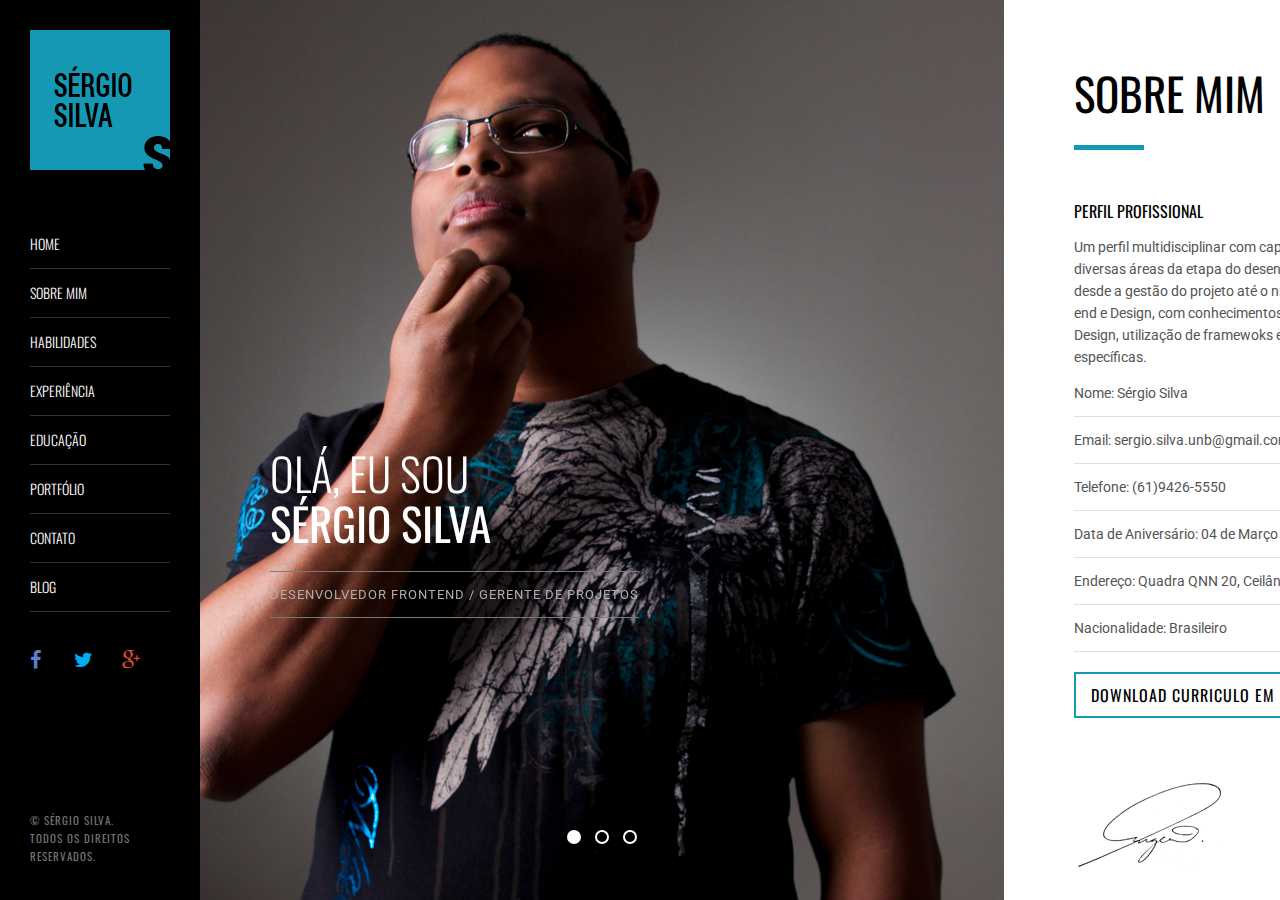
==== index.html @ 526c6b5a "Adicionando Portolio de Trabalhos" ====
<!DOCTYPE html>
<html lang="en">
<head>
    <meta charset="UTF-8" />
    <meta http-equiv="X-UA-Compatible" content="IE=edge,chrome=1" />
    <meta name="viewport" content="width=device-width,initial-scale=1.0,maximum-scale=1" />
    <META NAME="ROBOTS" CONTENT="INDEX, FOLLOW">
    <title>Sérgio Silva - FrontEnd/Design/IT</title>
    <link rel="shortcut icon" href="favicon.ico">

    <!-- Google Font-->
    <link href='http://fonts.googleapis.com/css?family=Roboto:400,300italic,300,100italic,100,400italic,500,500italic,700,900,900italic,700italic%7COswald:400,300,700' rel='stylesheet' type='text/css'>
    <!-- Design Style -->
    <link rel="stylesheet" type="text/css" href="css/scroll.css" />
    <link rel="stylesheet" type="text/css" href="css/style.css" />
    <!-- Icon -->
    <link rel="stylesheet" type="text/css" href="css/font-awesome.css" />
    <!-- Portfolio Thumbnail / Slider -->
    <link rel="stylesheet" type="text/css" href="css/portfolio.css" />
    <link rel="stylesheet" type="text/css" href="css/carousel.css">
    <!-- Responsive -->
    <link rel="stylesheet" type="text/css" href="css/responsive.css" />
    <!-- Pie Chart / Skills -->
    <script type="text/javascript" src="js/jquery-2.0.3.min.js"></script>
    <!-- Send Email -->
    <script type="text/javascript" src="js/sendemail.js"></script>
    <!-- Progressbar / Skills-->
    <script type="text/javascript" src="js/progressbar.js"></script>
    <!-- Portfolio-->
    <script src="js/modernizr.custom.js"></script>
</head>
<body>
<div id="container" class="container">
  <!-- Left Menu / Logo-->
  <aside class="menu" id="menu">
    <div class="logo">
      <!-- Logo image-->
      <img src="images/logo_.png" width="140" height="140" alt=""/>
      <!-- Logo name-->
      <span>Sérgio Silva</span></div>
    <!-- Mobile Navigation-->
    <a href="#menu1" class="menu-link"></a>
    <!-- Left Navigation-->
    <nav id="menu1" role="navigation"> <a href="#chapterintroduction"><span id="link_introduction" class="active">Home</span></a> <a href="#chapterabout"><span id="link_about">Sobre Mim</span></a> <a href="#chapterskills"><span id="link_skills">Habilidades</span></a> <a href="#chapterexperience"><span id="link_experience">Experiência</span></a> <a href="#chaptereducation"><span id="link_education">Educação</span></a> <a href="#chapterportfolio"><span id="link_portfolio">Portfólio</span></a><a href="#chaptercontact"><span id="link_contact">Contato</span></a><a href="blog.html"><span id="link_blog">Blog</span></a></nav>
    <div class="social"> <a href="https://www.facebook.com/sergio.bezerradasilva" target="_blank" class="facebook"><i class="fa fa-facebook"></i></a> <a href="https://twitter.com/mrbreakbeat" target="_blank" class="twitter"><i class="fa fa-twitter"></i></a> <a href="https://google.com/+SérgioBezerradaSilva" target="_blank" class="google-plus"><i class="fa fa-google-plus"></i></a> </div>
    <div class="copyright"> © Sérgio Silva.<br>
      Todos os Direitos Reservados. </div>
  </aside>
  <!-- Go to top link for mobile device -->
  <a href="#menu" class="totop-link">Voltar ao Topo</a>
  <div class="content-scroller">
    <div class="content-wrapper">

      <!-- Introduction -->
      <article class="content introduction noscroll" id="chapterintroduction">
        <div class="inner">
          <h2><span>Olá, Eu sou</span><br>
            Sérgio Silva</h2>
          <span class="title">Desenvolvedor Frontend / Gerente de Projetos</span> </div>
        <div id="owl-demo" class="owl-carousel">
            <div class="item"><img src="images/sergiosilva001.jpg" alt="Sérgio Bezerra da Silva" /></div>
            <div class="item"><img src="images/sergiosilva002.jpg" alt="Sérgio Bezerra da Silva" /></div>
            <div class="item"><img src="images/sergiosilva003.jpg" alt="Sérgio Bezerra da Silva" /></div>
        </div>
      </article>

      <!-- About -->
      <article class="content about white-bg" id="chapterabout">
        <div class="inner">
          <h2>Sobre Mim</h2>
          <div class="title-divider"></div>
          <h3>Perfil Profissional</h3>
            <p>Um perfil multidisciplinar com capacidades de atuação em diversas áreas da etapa do desenvolvimento de um software, desde a gestão do projeto até o nível de desenvolvimento Front-end e Design, com                         conhecimentos em websites responsivos, UX Design, utilização de framewoks e manuseio de ferramentas específicas.<br>
            </p>
          <div class="about-con">
            <ul>
              <li>Nome: Sérgio Silva</li>
              <li>Email: <a href="mailto:sergio.silva.unb@gmail.com">sergio.silva.unb@gmail.com</a></li>
              <li>Telefone: (61)9426-5550</li>
              <li>Data de Aniversário: 04 de Março de 1985</li>
              <li>Endereço: Quadra QNN 20, Ceilândia, DF</li>
              <li>Nacionalidade: Brasileiro</li>
            </ul>
            <a href="http://bit.ly/1JiUtI1" class="button" target="_blank">Download curriculo em PDF</a> <img src="images/assign.png" class="signature" alt="" /> </div>
        </div>
      </article>

      <!-- Skills -->
      <article class="content skills gray-bg" id="chapterskills">
        <div class="inner">
          <h2>Habilidades</h2>
          <div class="title-divider"></div>
          <h3>Um pouco sobre minhas habilidades</h3>
          <p>Atualmente Graduando em Engenharia de Software atua na área de desenvolvimento web da Universidade de Brasília - no Campi Gama, participa de projetos com a utilização de tecnologias direcionadas a produção web,             mobile, openData e Requisitos de Software, possuí conhecimento nas tecnologias: php, java, Android, XML, HTML, CSS, Javascript, jQuery e seguimentos web. Gerenciamento de projetos utilizando-se de metologia de               desenvolvimento de software RUP, e conhecimento em XP (eXtreme Programming), SCRUM, AUP, SAFe. Possuí conhecimento em padrões de acessibilidade e usabilidade do governo e-Ping e e-Mag. Já atuou na produção de               portais em software livre baseados em tecnologias Zope/Plone e outras. Conhecimento em bancos de dados relacionais e não relacionais MySQL, Postgrees, Oracle, SPARQL, MongoDB e linguages SQL e NoSQL,                         administração de Bancos de dados.</p>
          <div class="skills-con">
            <div class="container-sub margin-top50">
              <div class="row">
                <div class="col-6 margin-bottom50">
                  <div class="col-6"><span class="chart" data-percent="70"><span class="percent"></span> </span></div>
                  <div class="col-6 chart-text">
                    <h4>Web Designer</h4>
                    <p>Avançado, 4 anos</p>
                  </div>
                </div>
                <div class="col-6 margin-bottom50">
                  <div class="col-6"><span class="chart" data-percent="60"><span class="percent"></span> </span></div>
                  <div class="col-6 chart-text">
                    <h4>Open Data</h4>
                    <p>Avançado, 2 anos</p>
                  </div>
                </div>
                <div class="col-6">
                  <div class="col-6"><span class="chart" data-percent="50"><span class="percent"></span> </span></div>
                  <div class="col-6 chart-text">
                    <h4>Gerência de Projetos</h4>
                    <p>Junior, 2 anos</p>
                  </div>
                </div>
                <div class="col-6">
                  <div class="col-6"><span class="chart" data-percent="96"><span class="percent"></span> </span></div>
                  <div class="col-6 chart-text">
                    <h4>HTML5 CSS3</h4>
                    <p>Especialista, 6 anos</p>
                  </div>
                </div>
              </div>
            </div>
            <div class="full-divider"></div>
            <div class="container-sub skill-list">
              <div class="row">
                <h3>Conhecimentos</h3>
                <p>Com um perfil Multidisciplinar, tenho uma formação que permite um entendimento amplo sobre qualquer fase do desenvolvimento de um software, desde a elicitação durante o processo de analise até o deploy da solução em ambiente de homologação.</p>
                <div class="col-4 margin-top10">
                  <ul>
                    <li>Gerência de Projetos</li>
                    <li>Gerência de Configuração</li>
                    <li>Desenvolvimento Adaptativo</li>
                    <li>Desenvolvimento Preditivo</li>
                    <li>Modelagem de Processos</li>
                  </ul>
                </div>
                <div class="col-4 margin-top10">
                  <ul>
                    <li>Ontologias</li>
                    <li>RDF/FOAF</li>
                    <li>SPARQL</li>
                    <li>NoSQL</li>
                    <li>Web Semântica</li>
                  </ul>
                </div>
                <div class="col-4 margin-top10">
                  <ul>
                    <li>Web e UX Design</li>
                    <li>Flat Design</li>
                    <li>CMS Wordpress</li>
                    <li>Responsive Web</li>
                    <li>Mobile</li>
                  </ul>
                </div>
              </div>
            </div>
            <div class="container-sub">
            </div>
          </div>
        </div>
      </article>

      <!-- Experience -->
      <article class="content experience white-bg" id="chapterexperience">
        <div class="inner">
          <h2>Experiência</h2>
          <div class="title-divider"></div>
          <h3>8 Anos de Experiência!</h3>
          <p>Obstinado a conhecer um pouco mais da área de Gerência de Projeto, Gestão de Riscos e Inteligência de Negócios, tenho procurado trabalhar em projetos que trouxessem este tipo de experimentação para minha carreira profissional. Venho da área de Desenvolvimento Web, mas pretendo construir experiências direcionadas a áreas de Gestão de Produção de Software.</p>
          <div class="experience-con">
            <div class="container-sub">
              <div class="full-divider"></div>
              <div class="row">
                <div class="experience-details">
                  <div class="col-6 margin-bottom50 margin-top50">
                    <div class="col-3 icon-block"><i class="fa fa-cogs"></i></div>
                    <div class="flot-left">
                      <h5>CEFTRU UnB</h5>
                      <h4>Gerente de Projetos Jr.</h4>
                      <span>2014 - 2015</span> </div>
                  </div>
                  <div class="col-6 margin-bottom50 margin-top50 no-margin-top"> Atualmente, responsável por equipe com o objetivo de extrair requisitos de software à partir de modelos de processso de negócio (BPM) modelados previamente e posteriormente estudados para extração destas informações potencialmente funcionais a uma solução. </div>
                </div>
                <div class="full-divider"></div>
                <div class="experience-details">
                  <div class="col-6 margin-bottom50 margin-top50">
                    <div class="col-3 icon-block"><i class="fa fa-heartbeat"></i></div>
                    <div class="flot-left">
                      <h5>IBTI / Ministério da Saúde</h5>
                      <h4>Pesquisador</h4>
                      <span>2012 - 2014</span> </div>
                  </div>
                  <div class="col-6 margin-bottom50 margin-top50 no-margin-top"> Neste projeto, a tarefa da equipe de pesquisadores a qual estava inserido era efetuar pesquisas e reunir conhecimento sobre as tecnologias para a concepção do Prontuário Eletrônico de Saúde, tecnologias relacionadas a Open Data, E-Health, Informática em Saúde e diversas outras. </div>
                </div>
                <div class="full-divider"></div>
                <div class="experience-details">
                  <div class="col-6 margin-bottom50 margin-top50">
                    <div class="col-3 icon-block"><i class="fa fa-code"></i></div>
                    <div class="flot-left">
                      <h5>UnB Gama</h5>
                      <h4>Web Master</h4>
                      <span>2011 - 2013</span> </div>
                  </div>
                  <div class="col-6 margin-bottom50 margin-top50 no-margin-top"> Projeto que tinha como desafio a viabilização de um novo portal informativo para a faculdade, utilizando o CMS Wordpress e tecnologias inerentes ao desenvolvimento web, a equipe envolvida construíu para a faculdade um template personalizado com o objetivo de torna-lo um produto da faculdade. Neste projeto, foi de minha responsabilidade atuar como Scrum Master, utilizando de métodologia SCRUM para gerenciar o projeto durante sua execução. </div>
                </div>
                <div class="full-divider"></div>
                <div class="experience-details">
                  <div class="col-6 margin-bottom50 margin-top50">
                    <div class="col-3 icon-block"><i class="fa fa-stack-overflow"></i></div>
                    <div class="flot-left">
                      <h5>SOF/MPoG</h5>
                      <h4>Web Designer</h4>
                      <span>2006 - 2008</span> </div>
                  </div>
                  <div class="col-6 margin-bottom50 margin-top50 no-margin-top"> Atuação na área de Designer Gráfico na produção de mídias publicitárias de acordo com demandas do setor de comunicação da Secretaria de Orçamento Federal e também na área de produção web, auxiliando na reformulação do website da secretaria, desenvolvido em CMS Zope/Plone. </div>
                </div>
              </div>
            </div>
          </div>
        </div>
      </article>

      <!-- Education -->
      <article class="content education gray-bg" id="chaptereducation">
        <div class="inner">
          <h2>Educação</h2>
          <div class="title-divider"></div>
          <h3>Sobre Minha Educação</h3>
          <p>Com interesse em construir um perfil multidisciplinar, procurei durante minha vida acadêmica buscar oportunidades que me proporcionassem este caminho. Venho da formação técnica de sistema de informações, onde descobri o fascinante mundo do desenvolvimento de software e desde então tenho buscado conhecimentos que reforcem minhas habilidades da área de análise de negócios, análise de requisitos e inteligência de negócio.</p>
          <div class="education-con">
            <div class="container-sub">
              <div class="full-divider"></div>
              <div class="row">
                <div class="education-details">
                  <div class="col-6 margin-bottom50 margin-top50">
                    <div class="col-3 icon-block"><i class="fa fa-terminal"></i></div>
                    <div class="flot-left">
                      <h5>Universidade de Brasília</h5>
                      <h4>Eng. de Software</h4>
                      <span>2010 - 2015*</span> </div>
                  </div>
                  <div class="col-6 margin-bottom50 margin-top50 no-margin-top"> Curso de graduação direcionado ao estudo de todas as etapas para o desenvolvimento de uma solução de software, desde o nível de analise e negociação até as inciativas para codificação da solução. São estudados também no curso disciplinas de Governança de TI, Modelagem de Processos, Técnicas de Medição Funcional, entre outras. </div>
                </div>
                <div class="full-divider"></div>
                <div class="education-details">
                  <div class="col-6 margin-bottom50 margin-top50">
                    <div class="col-3 icon-block"><i class="fa fa-chrome"></i></div>
                    <div class="flot-left">
                      <h5>Anhanguera</h5>
                      <h4>Ánalise de Sistemas</h4>
                      <span>2008 - 2010</span> </div>
                  </div>
                  <div class="col-6 margin-bottom50 margin-top50 no-margin-top"> Um curso de curta duração direcionado ao aprendizado de tecnologias para desenvolvimento de aplicações web, com foco em análise de sistemas utilizando-se de métodos preditivos para gestão de projetos de produtos de software. </div>
                </div>
                <div class="full-divider"></div>
                <div class="education-details">
                  <div class="col-6 margin-bottom50 margin-top50">
                    <div class="col-3 icon-block"><i class="fa fa-opera"></i></div>
                    <div class="flot-left">
                      <h5>ECT</h5>
                      <h4>Sistema de Informação</h4>
                      <span>2006 - 2008</span> </div>
                  </div>
                  <div class="col-6 margin-bottom50 margin-top50 no-margin-top"> Preparação técnica para inserção no mundo do desenvolvimento de produtos de software, direcionado a construção de pequenas aplicações, utilizando-se de metodologias conhecidas de desenvolvimento web. O curso também oferece uma base de conhecimento de redes, infraestrutura, inglês técnico e outras. </div>
                </div>
              </div>
            </div>
          </div>
        </div>
      </article>

      <!-- Pportfolio -->
      <article class="content portfolio white-bg" id="chapterportfolio">
        <div class="inner">
          <h2>Portfólio</h2>
          <div class="title-divider"></div>
          <h3>Alguns dos meus trabalhos de web, frontend, mobile e design</h3>
          <p>Neste espaço, procuro expor meus últimos trabalhos, com a maior qualidade possível e com a exposição dos detalhes de maior relevância em cada um deles. Com muita dedicação e amor, o resultado não poderia ser diferente! Apresento aqui, um pouco do que eu sou...</p>
          <div class="portfolio-con">
            <div class="container-sub margin-top50">
              <div class="row">
                <div id="grid-gallery" class="grid-gallery">
                  <section class="grid-wrap">
                    <ul class="grid">
                      <li>
                        <figure> <img src="images/deliv_app_meteor.jpg" alt="Aplicativo Híbrido em MeteorJS" />
                          <figcaption>
                            <div class="figcaption-details"> <img src="images/icon-plus.png" height="82" width="82" alt="" />
                              <h3>DELIV<sup>TM</sup></h3>
                              <span>Aplicativo Híbrido em MeteorJS / AngularJS / SaSS / HTML5 / CSS3</span> </div>
                          </figcaption>
                        </figure>
                      </li>
                      <li>
                        <figure> <img src="images/slide_html_5-carreira_profissional.jpg" alt="Slide HTML5 e Javascript"/>
                          <figcaption>
                            <div class="figcaption-details"> <img src="images/icon-plus.png" height="82" width="82" alt="" />
                              <h3>O Futuro da Carreira Profissional de TI</h3>
                              <span>Slide HTML5 e Javascript</span> </div>
                          </figcaption>
                        </figure>
                      </li>
                      <li>
                        <figure> <img src="images/wiki-projeto_maproex.jpg" alt="Wiki MAPROEx"/>
                          <figcaption>
                            <div class="figcaption-details"> <img src="images/icon-plus.png" height="82" width="82" alt="" />
                              <h3>Wiki Projeto MAPROEx</h3>
                              <span>Wordpress</span> </div>
                          </figcaption>
                        </figure>
                      </li>
                      <li>
                        <figure> <img src="images/facebook-ambr_no_rumo_certo-2013.jpg" alt="Facebook Fan Page AMBr No Rumo Certo" />
                          <figcaption>
                            <div class="figcaption-details"> <img src="images/icon-plus.png" height="82" width="82" alt="" />
                              <h3>Facebook Page |  AMBr No Rumo Certo</h3>
                              <span>Utilizando SproutSocial / 22Social / OptmizePress e Criação de Design</span> </div>
                          </figcaption>
                        </figure>
                      </li>
                      <li>
                        <figure> <img src="images/relatorio_maproex_completo_001.jpg" alt="Relatório MAPROEx"/>
                          <figcaption>
                            <div class="figcaption-details"> <img src="images/icon-plus.png" height="82" width="82" alt="" />
                              <h3>Relatório Impresso MAPROEx</h3>
                              <span>Corel Draw / Adobe Photoshop / Adobe Indesign</span> </div>
                          </figcaption>
                        </figure>
                      </li>
                    </ul>
                  </section>

                  <!-- Lightbox Popup -->
                  <section class="slideshow">
                    <ul>
                      <li>
                        <figure>
                          <figcaption>
                            <h3>DELIV<sup>TM</sup></h3>
                            <span>Aplicativo Híbrido em MeteorJS / AngularJS / SaSS / HTML5 / CSS3</span>
                            <p>A proposta de um aplicativo híbrido desenvolvido em plataforma Javascript (JS) é uma solicitação vinda
                            da empresa responsável pela plataforma DELIV, Destinada a facilitar a entrega de encomendas feitas à partir de solicitações de entregadores via smartphone. A demanda exigia a elaboração de uma interface
                            para o aplicativo e também um painel administrativo junto a um website promocional da solução. <strong><a href="http://www.appdeliv.com" target="_blank">www.appdeliv.com</a></strong></p>
                          </figcaption>
                          <div id="owl-demo1" class="owl-carousel">
                            <div class="item"><img src="images/app_meteor_mockup-001.jpg" alt="Tela de Login" /></div>
                            <div class="item"><img src="images/app_meteor_mockup-002.jpg" alt="Splashscreen" /></div>
                            <div class="item"><img src="images/app_meteor_mockup-003.jpg" alt="Website Comercial do App" /></div>
                            <div class="item"><img src="images/app_meteor_mockup-004.jpg" alt="Dashboard Administrativa" /></div>
                            <div class="item"><img src="images/app_meteor_mockup-005.jpg" alt="Tela de Login Painel Administrativo Desktop" /></div>
                          </div>
                        </figure>
                      </li>
                      <li>
                        <figure>
                          <figcaption>
                            <h3>O Futuro da Carreira Profissional de TI</h3>
                            <span>Slide HTML5 e Javascript</span>
                            <p>Uma nova geração de apresentações de Slides feita totalmente para web utilizando tecnologias HTML, CSS e
                              Javascript. Baseado na biblioteca shwr.me, facilitando a portabilidade, facilidade de edição e uma plataforma
                               Open Source. <strong><a href="http://bit.ly/carreiraSttark" target="_blank">http://bit.ly/carreiraSttark</a></strong></p>
                          </figcaption>
                          <img src="images/slide_html_001.jpg" alt="Capa Slide em HTML5 e Javascript"/>
                        </figure>
                      </li>
                      <li>
                        <figure>
                          <figcaption>
                            <h3>Frutos Atrativos do Cerrado</h3>
                            <span>Website feito em Joomla / HTML5 / CSS3</span>
                            <p>A proposta era o redesign do antigo website ainda desenvolvido em Joomla 1.5 e também efetuar atualizações necessárias para que o portal continuasse estável e seguro. Então a proposta apresentada ao cliente foi um website com cores vivas, belas fotos e muita energia!</p>
                          </figcaption>
                          <img src="images/website_frutos_do_cerrado.jpg" alt="Website Frutos Atrativos do Cerrado"/>
                        </figure>
                      </li>
                      <li>
                        <figure>
                          <figcaption>
                            <h3>Facebook Page | AMBR No Rumo Certo</h3>
                            <span>Utilizando SproutSocial / 22Social / OptmizePress e Criação de Design</span>
                            <p>Elaboração de planejamento e execução de campanhas direcionadas a campanha de eleição do presidente da Associação Médica de Brasilia, Utilizando conceitos de administração de perfil de negócios para Social Media, foram de minha responsabilidade desde a administração dos perfis das redes sociais até a criação de peças publicitárias relacionadas a campanha.</p>
                          </figcaption>
                          <div id="owl-demo2" class="owl-carousel">
                            <div class="item"><img src="images/facebook-ambr_no_rumo_certo-2013.jpg" alt="Facebook Fan Page AMBr No Rumo Certo"/></div>
                            <div class="item"><img src="images/ambr_no_rumo_certo-2014-mockup_impresso-002.jpg" alt="Splashscreen" /></div>
                            <div class="item"><img src="images/ambr_no_rumo_certo-2014-mockup_impresso-003.jpg" alt="Website Comercial do App" /></div>
                            <div class="item"><img src="ambr_no_rumo_certo-2014-html_facebook-004.jpg" alt="HTML para Facebook - Home" /></div>
                            <div class="item"><img src="ambr_no_rumo_certo-2014-html_facebook-005.jpg" alt="HTML para Facebook - Quem Somos" /></div>
                            <div class="item"><img src="ambr_no_rumo_certo-2014-html_facebook-006.jpg" alt="HTML para Facebook - Perfil dos Candidatos" /></div>
                          </div>
                        </figure>
                      </li>
                      <li>
                        <figure>
                          <figcaption>
                            <h3>Relatório Impresso MAPROEx</h3>
                            <span>Corel Draw / Adobe Photoshop / Adobe Indesign</span>
                            <p>Com o objetivo de demonstrar o rendimento individual de cada membro da equipe de requisitos de software com relação a produtividade, um relatório impresso foi criado para que estas informações chegassem as altas administrações do projeto de forma simples de ser compreendida.</p>
                          </figcaption>
                          <div id="owl-demo3" class="owl-carousel">
                            <div class="item"><img src="images/relatorio_maproex-capa_002.jpg" alt="Capa do Relatório Impresso" /></div>
                            <div class="item"><img src="images/relatorio_maproex_completo_003.jpg" alt="Exposição Relatório Completo" /></div>
                          </div>
                        </figure>
                      </li>
                    </ul>
                    <nav> <span class="fa nav-prev"></span> <span class="fa nav-next"></span> <span class="fa nav-close"></span> </nav>
                  </section>
                </div>
              </div>
            </div>
          </div>
        </div>
      </article>

      <!-- Contact -->
      <article class="content contact gray-bg" id="chaptercontact">
        <div class="inner">
          <h2>Contato</h2>
          <div class="title-divider"></div>
          <h3>Vamos manter contato</h3>
          <p>Se gostou do meu portfólio e deseja contratar meus serviços, ou mesmo tirar dúvidas de algum assunto do qual tenho conhecimento, basta mandar um email ou enviar mensagem em um dos meus canais. Espero seu contato!</p>
          <div class="full-divider"></div>
          <div class="contact-con margin-top50">
            <div class="container-sub">
              <div class="row">
                <div class="contact-details">
                  <div class="col-6">
                    <div class="contact-text">
                      <div class="col-2 icon-block address"><i class="fa fa-map-marker"></i></div>
                      <div class="flot-left"> <strong>Sérgio Silva</strong><br>
                        Brasília, DF<br>
                        Ceilândia, Distrito Federal. </div>
                    </div>
                    <div class="contact-text">
                      <div class="col-2 icon-block phone"><i class="fa fa-phone"></i></div>
                      <div class="flot-left"> <strong>Telefone</strong><br>
                        +55-61-8347-6211
                      </div>
                    </div>
                    <div class="contact-text">
                      <div class="col-2 icon-block phone"><i class="fa fa-commenting"></i></div>
                      <div class="flot-left"> <strong>WhatsApp</strong><br>
                        +55-61-9617-5424
                      </div>
                    </div>
                    <div class="contact-text">
                      <div class="col-2 icon-block email"><i class="fa fa-envelope"></i></div>
                      <div class="flot-left"> <strong>Email</strong><br>
                        <a href="mailto:sergio.silva.unb@gmail.com">sergio.silva.unb@gmail.com</a> </div>
                    </div>
                  </div>
                  <div class="col-6 m-margin-top30">
                    <h3>Também estou nas redes sociais!</h3>
                    Caso tenha interessem em interagir, trocar idéias, tirar dúvidas ou solicitar trabalhos, basta entrar com contato!
                    <div class="contact-social margin-top30"><a href="https://www.facebook.com/sergio.bezerradasilva" target="_blank"><i class="fa fa-facebook"></i></a> <a href="https://twitter.com/mrbreakbeat" target="_blank"><i class="fa fa-twitter"></i></a> <a href="https://www.youtube.com/channel/UCgtxAqEhUPo5ILGMF9UkxnA" target="_blank"><i class="fa fa-youtube"></i></a><a href="https://google.com/+SérgioBezerradaSilva" target="_blank"><i class="fa fa-google-plus"></i></a><a href="https://br.linkedin.com/pub/sérgio-bezerra-da-silva/21/56b/b50" target="_blank"><i class="fa fa-linkedin"></i></a> </div>
                  </div>
                </div>
              </div>
            </div>
            <div class="full-divider"></div>
            <div class="container-sub">
              <div class="row">
                <div class="contact-form">
                  <h3>Escreva sua mensagem</h3>
                  <form id="form1" name="form1" method="post" >
                    <input name="name" type="text" id="name" placeholder="Seu Nome..." />
                    <input name="email" type="text" id="email" placeholder="Seu Email..." />
                    <textarea name="message" id="message" cols="45" rows="5" placeholder="Sua Mensagem..."></textarea>
                    <input type="submit" name="button" id="button" value="Escrever!" >
                    <div id="successmsg" ></div>
                  </form>
                </div>
              </div>
            </div>
          </div>
        </div>
      </article>

      <!-- Introduction -->
      <article class="content introduction-end" id="chapterthankyou">
        <div class="inner">
          <div class="introduction-end-con margin-top50">
            <h3><strong>Andrew Smith</strong></h3>
            <div id="rotate" class="rotate">
              <div><span>awesome.</span></div>
              <div><span>invincible.</span></div>
              <div><span>unbeatable.</span></div>
              <div><span>indestructible.</span></div>
            </div>
          </div>
        </div>
      </article>
    </div>
    <!-- content-wrapper -->
  </div>
  <!-- content-scroller -->
</div>
<script type="text/javascript" src="js/jquery.min.js"></script>
<script type="text/javascript" src="js/head.min.js"></script>
<!-- Portfolio Thumbnail -->
<script type="text/javascript" src="js/imagesloaded.min.js"></script>
<script type="text/javascript" src="js/masonry.min.js"></script>
<script type="text/javascript" src="js/class_helper.js"></script>
<script type="text/javascript" src="js/grid_gallery.js"></script>
<!-- Portfolio Grid -->
<script>
    new CBPGridGallery( document.getElementById( 'grid-gallery' ) );
</script>
<!-- Portfolio Slider-->
<script type="text/javascript"  src="js/carousel.js"></script>
<script type="text/javascript" src="js/jquery.easypiechart.js"></script>
<script type="text/javascript" src="js/text.rotator.js"></script>
<!-- Page Scrolling -->
<script>
head.js(
		{ mousewheel : "js/jquery.mousewheel.js" },
		{ mwheelIntent : "js/mwheelIntent.js" },
		{ jScrollPane : "js/jquery.jscrollpane.min.js" },
		{ history : "js/jquery.history.js" },
		{ stringLib : "js/core.string.js" },
		{ easing : "js/jquery.easing.1.3.js" },
		{ smartresize : "js/jquery.smartresize.js" },
		{ page : "js/jquery.page.js" }
		);
</script>
<!-- Fit Video -->
<script type="text/javascript"  src="js/jquery.fitvids.js"></script>
<!-- All Javascript Component-->
<script src="js/settings.js"></script>
</body>
</html>
---- css/scroll.css ----
/*
----------------------------------

	Name: scroll.css
	Version: 1.2

----------------------------------

	Table of Contents
	
	#Page Scroll

*/

/* ==========================================================================
   #Page Scroll
   ========================================================================== */
   
.jspContainer {
	overflow: hidden;
	position: relative;
}
.jspPane {
	position: absolute;
}
.jspVerticalBar {
	position: absolute;
	top: 0;
	right: 0;
	width: 5px;
	height: 100%;
	background: transparent;
	opacity: 0;
	-webkit-transition: opacity 0.2s linear;
	-moz-transition: opacity 0.2s linear;
	-o-transition: opacity 0.2s linear;
	-ms-transition: opacity 0.2s linear;
	transition: opacity 0.2s linear;
}
.jspHorizontalBar {
	position: absolute;
	bottom: 5px;
	left: 0;
	width: 100%;
	height: 7px;
	background: transparent;
	display:none;
}
.jspVerticalBar *, .jspHorizontalBar * {
	margin: 0;
	padding: 0;
}
.jspCap {
	display: none;
}
.jspHorizontalBar .jspCap {
	float: left;
}
.jspTrack {
	background: rgba(202, 202, 202, 0.2);
	position: relative;
}
.jspDrag {
	background: rgba(0, 0, 0, 0.1);
	position: relative;
	top: 0;
	left: 0;
	cursor: pointer;
}
.jspDrag:hover {
	background: rgba(0, 0, 0, 0.2);
}
.jspHorizontalBar .jspTrack, .jspHorizontalBar .jspDrag {
	float: left;
	height: 100%;
}
.jspArrow {
	background: #50506d;
	text-indent: -20000px;
	display: block;
	cursor: pointer;
}
.jspArrow.jspDisabled {
	cursor: default;
	background: #80808d;
}
.jspVerticalBar .jspArrow {
	height: 16px;
}
.jspHorizontalBar .jspArrow {
	width: 16px;
	float: left;
	height: 100%;
}
.jspVerticalBar .jspArrow:focus {
	outline: none;
}
.jspCorner {
	background: #eeeef4;
	float: left;
	height: 100%;
}
* html .jspCorner {
	margin: 0 -3px 0 0;
}

.noscroll {
	overflow: hidden !important
}
---- css/style.css ----
@import url('normalize.css');
/*
----------------------------------

        Name: style.css
        Version: 1.2

----------------------------------

        Table of Contents

        #Reset
        #Typography
        #Base Grid
        #Left Side
        #Content Area
        #Introduction Screen
        #About Screen
        #Skills Screen
        #Progressbar
        #PieChart
        #Experience Screen
        #Education Screen
        #Contact Screen
        #Last Screen
        #Blog Listing
        #Blog Details
        #404 Page
        #Media Ipad

*/

/* ==========================================================================
   #Reset
   ========================================================================== */

body {
    font-family: 'Roboto', sans-serif;
    font-weight: 400;
    font-size: 14px;
    color: #545454;
    line-height: 22px;
    overflow-y: hidden;
    overflow-x: hidden;
    -webkit-font-smoothing: antialiased;
}
body.blog {
    overflow-y: scroll;
    overflow-x: auto;
}
a {
    color: #545454;
    text-decoration: none;
    transition-duration: .2s;
    -moz-transition-duration: .2s;
    -webkit-transition-duration: .2s;
    -o-transition-duration: .2s;
}
a:hover {
    color: #000;
}
::selection {
    color: #000;
    background: none repeat scroll 0 0 #1498b4;
}
::-moz-selection {
    color:#000;
    background: none repeat scroll 0 0 #1498b4;
}
* {
    outline: 0!important;
    -webkit-touch-callout: none;
    -webkit-user-select: none;
    -khtml-user-select: none;
    -moz-user-select: none;
    -ms-user-select: none;
    user-select: none;
    transition-timing-function: ease-out;
    -moz-transition-timing-function: ease-out;
    -webkit-transition-timing-function: ease-out;
    -o-transition-timing-function: ease-out;
}
figure, .slideshow li, .grid-gallery {
    outline: 0!important;
    -webkit-touch-callout: none;
    -webkit-user-select: none;
    -khtml-user-select: none;
    -moz-user-select: none;
    -ms-user-select: none;
    user-select: none;
    transition-timing-function: none;
    -moz-transition-timing-function: none;
    -webkit-transition-timing-function: none;
    -o-transition-timing-function: none;
    transition-duration: 0s;
    -moz-transition-duration: 0s;
    -webkit-transition-duration: 0s;
    -o-transition-duration: 0s;
}
img {
    -webkit-backface-visibility: hidden;
    max-width: 100%;
    height: auto;
}
.flot-left {
    float: left
}
.flot-right {
    float: right
}
input[type="text"], textarea {
    padding: 15px;
    border: none;
    border: 1px solid #dfdfdf;
    color: #a6a6a6;
    resize: none;
    width: 95.2%;
    font-size: 14px;
    margin: 20px 0 0;
    -webkit-user-select: text;
}
input[type="submit"] {
    border: 2px solid #1498b4;
    background-color: transparent;
    color: #a6a6a6;
    font-weight: 400;
    font-family: 'Oswald', sans-serif;
    color: #000;
    font-size: 16px;
    text-transform: uppercase;
    padding: 8px 18px;
    background-color: #FFF;
    margin: 20px 0 0;
    transition-duration: .2s;
    -moz-transition-duration: .2s;
    -webkit-transition-duration: .2s;
    -o-transition-duration: .2s;
}
input[type="text"]:focus, textarea:focus {
    outline: none;
    color: #545454;
    border: 1px solid #1498b4;
}
input[type="submit"]:hover {
    background-color: #1498b4;
    color: #fff;
}
input[type="text"], input[type="email"], input[type="search"], input[type="password"], textarea, input[type="submit"], input[type="button"] {
    box-shadow: none !important;
    border-radius: 0px;
    -webkit-appearance: none;
    -moz-appearance: none;
    -webkit-user-select: text;
}
.validation {
    border: 1px solid #dc0505 !important;
}
#successmsg {
    margin-top: 10px;
    color: #7e983c;
}
/* ==========================================================================
   #Typography
   ========================================================================== */

h1, h2, h3, h4, h5 {
    font-weight: 400;
    font-family: 'Oswald', sans-serif;
    color: #000;
    text-transform: uppercase;
}
h1 {
    font-style: italic;
    border-bottom: 1px solid rgba(126, 126, 126, 0.3);
    padding: 35px 15px 15px 15px;
    margin: 0px 20px 20px 20px;
    position: relative;
    font-size: 38px;
}
h2 {
    font-size: 45px;
    margin: 0;
    line-height: 45px;
}
h2 span {
    font-weight: 300
}
h3 {
    font-size: 16px;
    margin: 50px 0 10px;
}
h4 {
    font-size: 25px;
    font-weight: 100;
    line-height: 30px;
    margin: 0;
}
h5 {
    font-size: 18px;
}

sup {
    font-size: 8px;
    font-weight: 300;
    line-height: 50px;
}
.title-divider {
    width: 70px;
    height: 5px;
    background-color: #1498b4;
    margin: 30px 0 50px 0;
}
.full-divider {
    width: 100%;
    height: 1px;
    background-color: #dfdfdf;
    margin: 50px 0 0 0;
    clear: both;
}
.gray-bg {
    background-color: #f7f7f7
}
.white-bg {
    background-color: #FFFFF
}
.button {
    border: 2px solid #1498b4;
    background-color: #FFF;
    font-family: 'Oswald', sans-serif;
    font-weight: 400;
    color: #000;
    font-size: 16px;
    text-transform: uppercase;
    margin: 20px 0;
    padding: 10px 15px;
    display: inline-block;
    letter-spacing: 1px;
    transition-duration: .2s;
    -moz-transition-duration: .2s;
    -webkit-transition-duration: .2s;
    -o-transition-duration: .2s;
}
.button:hover {
    border: 2px solid #1498b4;
    background-color: #1498b4;
    color: #fff;
}
/* ==========================================================================
   #Base Grid
   ========================================================================== */

.container-sub {
    width: 100%;
    position: relative;
    margin: 0 auto;
}
.col-1, .col-2, .col-3, .col-4, .col-5, .col-6, .col-7, .col-8, .col-9, .col-10, .col-11, .col-12 {
    float: left;
    position: relative;
}
.col-12 {
    width: 100%
}
.col-11 {
    width: 91.66666667%
}
.col-10 {
    width: 83.33333333%
}
.col-9 {
    width: 75%
}
.col-8 {
    width: 66.66666667%
}
.col-7 {
    width: 58.33333333%
}
.col-6 {
    width: 50%
}
.col-5 {
    width: 41.66666667%
}
.col-4 {
    width: 33.33333333%
}
.col-3 {
    width: 25%
}
.col-2 {
    width: 16.66666667%
}
.col-1 {
    width: 8.33333333%
}
/* #Clearing */

/* Self Clearing Goodness */
.container-sub:after {
    content: "\0020";
    display: table;
    height: 0;
    clear: both;
    visibility: hidden;
}
/* Use clearfix class on parent to clear nested columns,
    or wrap each row of columns in a <div class="row"> */
.clearfix:before, .clearfix:after, .row:before, .row:after {
    content: '\0020';
    display: block;
    overflow: hidden;
    visibility: hidden;
    width: 0;
    height: 0;
}
.row:after, .clearfix:after {
    clear: both;
}
.row, .clearfix {
    zoom: 1;
}
/* You can also use a <br class="clear" /> to clear columns */
.clear {
    clear: both;
    display: block;
    overflow: hidden;
    visibility: hidden;
    width: 0;
    height: 0;
}
.margin-bottom50 {
    margin-bottom: 50px
}
.margin-bottom40 {
    margin-bottom: 40px
}
.margin-bottom30 {
    margin-bottom: 30px
}
.margin-bottom20 {
    margin-bottom: 20px
}
.margin-bottom10 {
    margin-bottom: 10px
}
.margin-top50 {
    margin-top: 50px
}
.margin-top40 {
    margin-top: 40px
}
.margin-top30 {
    margin-top: 30px
}
.margin-top20 {
    margin-top: 20px
}
.margin-top10 {
    margin-top: 10px
}
.no-border-bottom{
    border-bottom: none !important;
}
.margin-right30 {
    margin-right: 30px;
}
/* ==========================================================================
   #Left Side
   ========================================================================== */

.logo {
    text-align: center;
    margin: 30px 0 0;
}
.logo span {
    display: none
}
.logo img {
    width: auto;
    height: auto;
}
.menu {
    position: fixed;
    z-index: 100;
    color: #f8f8f8;
    background: #000000;
    width: 200px;
    left: 0px;
    top: 0px;
    height: 100%;
}
.menu nav {
    position: absolute;
    top: 220px;
    left: 0px;
    right: 0px;
    bottom: 50px;
    width: 200px !important;
}
.menu nav a {
    display: block;
    padding: 13px 0;
    text-align: left;
    outline: none;
    margin: 0 30px;
    border-bottom: 1px solid #333333;
    font-family: 'Oswald', sans-serif;
    font-size: 14px;
    font-weight: 300;
    color: #FFF;
    text-transform: uppercase;
    transition-duration: .2s;
    -moz-transition-duration: .2s;
    -webkit-transition-duration: .2s;
    -o-transition-duration: .2s;
}
.menu nav a span.active {
    color: #1498b4;
    font-weight: 400
}
.menu nav a:hover {
    color: #1498b4;
    text-decoration: none;
}
.menu nav a span:nth-child(2) {
    display: block;
    color: #fff;
    font-style: italic;
    font-weight: 400;
    text-transform: none;
    padding-top: 3px;
}
.menu-link {
    display: none
}
.social {
    padding: 30px;
    position: absolute;
    top: 619px;
}
.social a {
    font-size: 20px;
    transition-duration: .2s;
    -moz-transition-duration: .2s;
    -webkit-transition-duration: .2s;
    -o-transition-duration: .2s;
}
.social a:hover {
    color: #fff;
}
.social .facebook {
    color: #5a7eca
}
.social .twitter {
    color: #03acf1;
    margin: 0 26px 0 30px
}
.social .google-plus {
    color: #df4a32
}
.copyright {
    position: absolute;
    bottom: 5px;
    text-transform: uppercase;
    font-family: 'Oswald', sans-serif;
    font-size: 11px;
    padding: 30px;
    color: #747474;
    line-height: 18px;
    letter-spacing: 1px
}
/* ==========================================================================
   #Content Area
   ========================================================================== */

.content-scroller {
    position: absolute;
    left: 200px;
    right: 0px;
    overflow: hidden;
    height: 100%;
}
.content-wrapper {
    width: 7356px;
    position: absolute;
    height: 100%;
    overflow: hidden;
}
.content:last-child {
    width: 1720px;
    background-color: #000;
}
.content {
    width: 804px;
    overflow-y: scroll;
    height: 100%;
    float: left;
    -webkit-transition: background 0.3s linear;
    -moz-transition: background 0.3s linear;
    -o-transition: background 0.3s linear;
    -ms-transition: background 0.3s linear;
    transition: background 0.3s linear;
}
.content-active {
}
.content:hover .jspVerticalBar, .menu nav:hover .jspVerticalBar {
    opacity: 1;
}
.inner {
    padding: 70px;
}
.inner p {
    position: relative;
    padding: 0;
}
#introduction .inner p:first-of-type {
    font-size: 24px;
    text-align: left;
    line-height: 36px;
    font-style: italic;
    color: #75838D;
    letter-spacing: 0px;
}
a.totop-link {
    bottom:5px;
    background:url(../images/go-to-top-arrow.jpg) left top no-repeat;
    cursor: pointer;
    display: none;
    width:34px;
    height:34px;
    position: fixed;
    z-index: 5;
    right: 5px;
    text-indent:-9999px;

}



/* Codrops Top Bar */
.codrops-top {
    font-size: 10px;
    text-transform: uppercase;
}
.codrops-top a {
    position: fixed;
    z-index: 10000;
    padding: 4px 7px;
    letter-spacing: 1px;
    color: #aaa;
    text-shadow: 0px 1px 1px #fff;
    background: rgba(255, 255, 255, 1);
    border-radius: 0px 0px 3px 3px;
}
.codrops-top a:nth-child(1) {
    right: auto;
    left: 210px;
}
.codrops-top a:nth-child(2) {
    right: 10px;
}
/* ==========================================================================
   #Introduction Screen
   ========================================================================== */

.introduction {
    position:relative;
}
.introduction img {
    z-index: -1;
    height: auto;
    width: 100%;
    float: left;
}
.introduction .owl-carousel {
    height: 100%;
}
.introduction .owl-carousel .owl-wrapper-outer {
    height: 100%;
}
.introduction .owl-carousel .owl-wrapper, .introduction .owl-carousel .owl-item {
    height: 100%;
}
.introduction .item {
    height: 100%;
}
.introduction h2 {
    border: none;
    color: #FFF;
    text-transform: uppercase;
    line-height: 50px;
    padding-bottom: 0;
    font-size: 45px;
    margin-bottom: 35px
}
.introduction .inner {
    margin: 47% 0 0 0;
    position:absolute;
    z-index:2;
}
.introduction span.title {
    border-bottom: 1px solid #7a7a7a;
    border-top: 1px solid #7a7a7a;
    color: #aeaeae;
    padding: 15px 0;
    letter-spacing: 1px;
    text-transform: uppercase;
    font-size: 13px;
}
/* ==========================================================================
   #About Screen
   ========================================================================== */

.about {
    background: transparent no-repeat 100% 0 scroll;
    background-size: contain;
}
.about .inner {
    width: 50%
}
.about img {
    position: absolute;
    z-index: -1;
    left: 0;
    top: 0
}
.about-con {
    width: 100%
}
.about-con ul {
    margin: 0;
    padding: 0;
    list-style: none
}
.about-con ul li {
    border-bottom: 1px solid #dfdfdf;
    padding: 12px 0;
}
.about-con ul li:first-child {
    padding: 0 0 12px 0
}
.about img.signature {
    position: inherit;
    top: auto;
    margin: 20px 0 0 0;
}
/* ==========================================================================
   #Skills Screen
   ========================================================================== */
.skills {
}
.skill-list ul {
    margin: 0;
    padding: 0
}
.skill-list ul li {
    padding: 5px 0 0;
    list-style: none
}
.skills-con h4 {
    width: 65%;
}
.skill-list ul li:before {
    content: "\f00c";
    font-family: 'FontAwesome';
    font-size: 15px;
    margin: 0 5px 0 0
}
.skills-con .col-6:hover .chart .percent {
    font-size: 45px;
    color: #000;
    transition-duration: .1s;
    -moz-transition-duration: .1s;
    -webkit-transition-duration: .1s;
    -o-transition-duration: .1s;
}
/* ==========================================================================
   #Progressbar
   ========================================================================== */

.progress {
    background: #d4d4d4;
    width: 86%;
    float: right;
    position: relative;
    top: 10px;
}
.progress div {
    background-color: #8f8f8f;
    height: 6px;
}
.progressbar-main {
    position: relative;
    min-height: 35px
}
.progress-value span {
    font-family: 'Oswald', sans-serif;
    font-size: 40px;
    font-weight: 400;
    position: absolute;
    left: -93px;
    color: #000;
    top: -19px
}
.progress-value span:after {
    content: "%";
    font-weight: 100
}
.progress-bar-description {
    font-weight: 500;
    color: #000;
    margin: 0 0 0 90px;
    font-size: 14px;
}
/* ==========================================================================
   #PieChart
   ========================================================================== */

.chart {
    position: relative;
    display: inline-block;
    width: 154px;
    height: 154px;
    text-align: center;
    border-radius: 50%;
    background-color: #FFF;
}
.chart canvas {
    position: absolute;
    top: 0;
    left: 0;
}
.percent {
    display: inline-block;
    line-height: 110px;
    z-index: 2;
    font-size: 40px;
    font-family: 'Oswald', sans-serif;
    font-weight: 400;
    letter-spacing: -1px;
    margin: 21px 0 0 0;
    color: #1498b4;
}
.percent:after {
    content: '%';
    margin-left: 0.1em;
    font-family: 'Oswald', sans-serif;
    font-weight: 100;
}
.angular {
    margin-top: 100px;
}
.angular .chart {
    margin-top: 0;
}
.chart-text {
    margin: 30px 0 0 0
}
.chart-text p {
    margin: 10px 0 0 15px
}
.chart-text h4 {
    margin: 0 0 0 15px;
}
/* ==========================================================================
   #Experience Screen
   ========================================================================== */

.experience-con .icon-block i {
    font-size: 60px;
    color: #1498b4;
    margin: 8px 0 0
}
.experience-con h5 {
    margin: 5px 0 7px 0
}
.experience-con span {
    font-size: 16px;
    color: #000;
}
.experience-con strong {
    font-weight: 500;
    color: #000;
    text-transform: uppercase;
    display: inline-block;
    margin: 0 0 5px 0
}
.experience-details {
    float: left;
}
.experience-details i {
    transition-duration: .2s;
    -moz-transition-duration: .2s;
    -webkit-transition-duration: .2s;
    -o-transition-duration: .2s;
}
.experience-details:hover i {
    font-size: 73px;
    color: #000;
}
.experience-details:hover .col-3 {
    width: 29%;
    transition-duration: .2s;
    -moz-transition-duration: .2s;
    -webkit-transition-duration: .2s;
    -o-transition-duration: .2s;
}
/* ==========================================================================
   #Education Screen
   ========================================================================== */
.education-con .icon-block i {
    font-size: 60px;
    color: #1498b4;
    margin: 8px 0 0
}
.education-con h5 {
    margin: 5px 0 7px 0
}
.education-con span {
    font-size: 16px;
    color: #000;
}
.education-con strong {
    font-weight: 500;
    color: #000;
    text-transform: uppercase;
    display: inline-block;
    margin: 0 0 5px 0
}
.education-details {
    float: left
}
.education-details i {
    transition-duration: .2s;
    -moz-transition-duration: .2s;
    -webkit-transition-duration: .2s;
    -o-transition-duration: .2s;
}
.education-details:hover i {
    font-size: 73px;
    color: #000;
}
.education-details:hover .col-3 {
    width: 29%;
    transition-duration: .2s;
    -moz-transition-duration: .2s;
    -webkit-transition-duration: .2s;
    -o-transition-duration: .2s;
}
/* ==========================================================================
   #Contact Screen
   ========================================================================== */

.contact-details {
}
.contact-details i {
    font-size: 45px;
    color: #1498b4
}
.contact-details strong {
    color: #000;
    display: inline-block;
    font-weight: 500;
    text-transform: uppercase;
}
.contact-text {
    display: block;
    float: left;
    margin: 18px 0 0;
    width: 100%;
}
.contact-details h3 {
    margin-top: 0
}
.contact-text:first-child {
    margin: 0
}
.contact-details .phone i {
    font-size: 40px
}
.contact-details .email i {
    font-size: 35px
}
.contact-text i {
    transition-duration: .2s;
    -moz-transition-duration: .2s;
    -webkit-transition-duration: .2s;
    -o-transition-duration: .2s;
}
.contact-text:hover i {
    color: #000;
}
.contact-social i {
    color: #797979;
}
.contact-social a i {
    font-size: 25px;
    margin: 0 14px
}
.contact-social a:first-child i {
    margin: 0 15px 0 0
}
.contact-social i {
    transition-duration: .2s;
    -moz-transition-duration: .2s;
    -webkit-transition-duration: .2s;
    -o-transition-duration: .2s;
}
.contact-social i:hover {
    color: #000;
}
.contact-form {
}
.contact-form h3 {
    font-size: 28px;
}
/* ==========================================================================
   #Last Screen
   ========================================================================== */
.introduction-end {
    background: url(http://placehold.it/1608x1080/000)no-repeat right top;
    -webkit-background-size: cover;
    -moz-background-size: cover;
    -o-background-size: cover;
    background-size: cover;
    cursor: pointer;
}
.introduction-end-con {
    float: right;
    margin: 30% 0 0;
    width: 30%;
}
.introduction-end-con h3 {
    font-size: 55px;
    color: #FFF;
    line-height: 100px;
}
.introduction-end-con h3 strong {
    border-top: 1px solid #333333;
    border-bottom: 1px solid #333333;
    padding: 10px 0;
    color: #1498b4;
    font-weight: normal;
}
.introduction-end-con .rotate {
    font-weight: 300;
    color: #FFFFFF;
    font-size: 55px;
    text-transform: uppercase;
    font-family: 'Oswald', sans-serif;
    padding: 25px 0;
}

/* ==========================================================================
   #Blog Listing
   ========================================================================== */

.blog-main {
    clear: both;
    padding: 4% 0;
    margin:0 70px 0 300px;

}
.blog-top {
    width: 100%;
    margin: 0 0 55px 0;
}
.blog-title {
    width: 100%;
}
.breadcrumbs {
    width: 100%;
    float: left;
    text-align: left;
    margin: 10px 0 40px;
}
.blog-top .breadcrumbs {
    color: #9e9e9e;
    font-family: "Oswald", sans-serif;
    font-weight: 400;
    text-transform: uppercase;
    font-size: 14px;
}
.blog-details-title .breadcrumbs{
    margin: 10px 0;
}
.blog-details-title .post-details {
    margin: 10px 0 30px;
}
.breadcrumbs a {
    color: #757575;
}
.blog-left {
    width: 80%;
    float: left;
    margin:0 0% 0 0;
}
.blog-left .row .blog-list {
    float: left;
    margin: 0 2.7% 35px 0;
    position: relative;
    width: 30.5%;
    min-height: 605px;
}
.blog-left .row .blog-list:last-child {
    margin: 0;
}
.blog-list img {
    display: block;
}
.blog-list:hover h3 a {
    opacity: 0.5;
}
.blog-list iframe, embed, object{
    min-height: 204px;
}
video {
    max-width: 100%;
    height: auto;
}
iframe, embed, object {
    max-width: 100%;
    border: 0;
}
.blog-list:hover .title-divider {
    background-color: #000;
}
.blog-list-details {
    margin: 20px 0 0 0
}
.blog-list-details h3 {
    margin: 0;
    font-size: 18px;
    font-weight: 100;
    line-height: 25px
}
.blog-list-details h3 a {
    color: #000;
}
.date {
    color: #909090;
    display: block;
    font-size: 15px;
    margin: 0 0 5px;
}
.post-details {
    margin: 20px 0 0 0;
    display: block;
}
.blog-list-details .title-divider {
    margin: 25px 0;
}
.blog-list .contact-social a i {
    font-size: 20px
}
.blog-right {
    float: right;
    margin: 0;
    width: 16%;
}
.blog-right h3 {
    margin: 0 0 20px 0;
}
.blog-right .search {
    background: url("../images/icon-search.png") no-repeat scroll 95% center rgba(0, 0, 0, 0);
    border: 1px solid #cdcdcd;
    color: #838383;
    font-size: 13px;
    margin: 0;
    border: 1px solid #666;
    padding: 10px;
    width: 90%;
    font-family: "Roboto",sans-serif;
}
.sidebar-block {
    margin: 0 0 60px 0;
}
.sidebar-block ul {
    padding: 0;
    margin: 0
}
.sidebar-block ul li {
    border-bottom: 1px solid #dfdfdf;
    padding: 12px 0;
    list-style: none
}
.sidebar-block ul li:first-child {
    padding: 0 0 12px 0
}
.sidebar-block ul li:last-child {
    border-bottom: none;
    padding: 12px 0 0 0
}
.sidebar-block .date {
    font-size: 13px
}
.calendar {
    width: 100%
}
.calendar td, .calendar th {
    text-align: center;
    font-weight: 400;
}
.calendar th {
    font-weight: 600
}
.calendar a {
    border-bottom: 2px solid #1498b4;
    font-weight: 600
}
.tagcloud {
    display: table
}
.tagcloud a {
    background: #fff;
    border: 1px solid #e5e5e5;
    display: inline-block;
    float: left;
    font-size: 13px;
    font-weight: 400;
    margin: 7px 7px 0 0;
    padding: 2px 11px 3px;
}
.tagcloud a:hover {
    background: #000;
    border: 1px solid #000;
    color: #FFF;
}
.pagination {
    border-top: 1px solid #dfdfdf;
    float: left;
    padding: 70px 0;
    position: relative;
    text-align: center;
    width: 100%;
}
.pagerblock {
    display: inline-block;
    text-align: center;
    padding: 0;
    margin: 0 0 0 8%;
}
.pagerblock li {
    float: left;
    margin: 0 12px;
    list-style: none;
}
.pagerblock li a {
    border: 2px solid #e5e5e5;
    display: block;
    font-size: 16px;
    font-weight: 400;
    height: 50px;
    line-height: 52px;
    width: 50px;
}
.pagerblock li a:hover, .pagerblock li a.current {
    border: 2px solid #000;
}
.pagerblock li a i {
    color: #000;
    font-size: 22px;
    line-height: 35px;
}


/* ==========================================================================
   #Blog Details
   ========================================================================== */
.blog-details-title h2 {
    font-size: 25px;
}
.blog-content {
    margin: 35px 0;
    float: left
}
.content-left {
    float: left;
    width: 47%;
    margin-right: 3%
}
.content-right {
    float: left;
    width: 47%;
    margin-left: 3%
}
.blog-details strong {
    font-weight: 500;
    font-size: 18px;
    line-height: 25px
}
.blog-share {
    border-bottom: 2px solid #000;
    border-top: 1px solid #dfdfdf;
    clear: both;
    float: none;
    margin-bottom: 60px;
    padding: 40px 0;
    text-align: center;
}
.comments-details {
    border-bottom: 1px solid #dfdfdf;
    clear: both;
    float: left;
    margin-bottom: 40px;
    padding-bottom: 40px;
}
.comments-sub{
    padding-left: 110px;
}
.comments-name {
    width: 25%;
    float: left
}
.comments-text {
    width: 75%;
    float: left
}
.pull-left {
    float: left;
}
.media-object {
    border-radius: 100%;
    height: 80px;
    margin: 0 25px 0 0;
    width: 80px;
    display: block;
}
.comments-details .name {
    display: block;
    font-size: 16px;
    font-weight: 600;
    text-transform: uppercase;
}
.comments-details .date {
    display: block;
    font-size: 14px;
    color: #9e9e9e;
}
.small-button {
    font-size: 14px;
    font-weight: 500;
    letter-spacing: 1px;
    margin: 10px 0;
    padding: 5px 13px;
    text-decoration: none;
    text-transform: uppercase;
}
.recent-comments {
    width: 100%;
    margin: 0 auto;
}
.recent-comments .col-3{
    width: 31%;
}
.recent-comments label{
    margin-bottom: 8px;
    float: left;
    text-transform: uppercase;
    font-size: 11px;
}
.recent-comments .required {
    color: #d51818;
    float: left;
    font-size: 25px;
    margin-right: 6px;
}
.recent-comments input[type=text] {
    float: left;
    margin: 0 2% 0 0;
    padding: 12px;
}
.recent-comments input.last {
    margin: 0
}
.recent-comments textarea {
    min-height: 120px;
    padding: 15px;
    margin: 0;
    width: 96%;
}
.form-group{
    float: left;
    margin-bottom: 35px;
    width: 100%;
}

/* ==========================================================================
   #404 Page
   ========================================================================== */
.no-page{
    margin:0 0 0 300px;
}
.no-page-text{
    margin: 2% 0 0 405px
}

/* ==========================================================================
   #Media Ipad
   ========================================================================== */

@media only screen and (max-device-width:768px)   {
    .introduction img {
        height:auto;
        width:auto;
    }
}
---- css/portfolio.css ----
/*
----------------------------------

        Name: portfolio.css
        Version: 1.2

----------------------------------

        Table of Contents

        #General style
        #Grid
        #Slideshow
        #Navigation

*/

/* ==========================================================================
   #General style
   ========================================================================== */
.grid-gallery { height:2600px}
.grid-gallery ul {
    list-style: none;
    margin: 0;
    padding: 0;
}
.grid-gallery figure {
    margin: 0;
}
.grid-gallery figure img {
    display: block;
    width: 100%;
}
.grid-gallery figcaption h3 {
    margin: 0;
    font-weight: 500;
    font-size: 20px;
    font-family: 'Roboto', sans-serif;
    color: #000;
    text-transform: uppercase;
    padding: 0 0 10px 0;
}
.grid-gallery figcaption span {
    border-bottom: 3px solid #1498b4;
    color: #000;
    display: block;
    font-size: 12px;
    margin: 0 0 25px;
    padding: 0 0 15px;
    text-transform: uppercase;
}
/* ==========================================================================
   #Grid
   ========================================================================== */

.grid-wrap {
}
.grid {
    margin: 0 auto;
}
.grid li {
    width: 100%;
    float: left;
    cursor: pointer;
    margin: 0 0 70px 0;
    position: relative !important;
    top: inherit !important;
}
.grid figure {
    -webkit-transition: opacity 0.2s;
    transition: opacity 0.2s;
}
.grid li:hover figure {
    opacity: 1;
}
.grid figcaption {
    background-color: #1498b4;
    opacity: 0;
    position: absolute;
    top: 0;
    width: 100%;
    height: 100%;
    transition-timing-function: ease-out;
    -moz-transition-timing-function: ease-out;
    -webkit-transition-timing-function: ease-out;
    -o-transition-timing-function: ease-out;
    transition-duration: .2s;
    -moz-transition-duration: .2s;
    -webkit-transition-duration: .2s;
    -o-transition-duration: .2s;
}
.grid li:hover figcaption {
    opacity: 1;
    transition-timing-function: ease-out;
    -moz-transition-timing-function: ease-out;
    -webkit-transition-timing-function: ease-out;
    -o-transition-timing-function: ease-out;
    transition-duration: .2s;
    -moz-transition-duration: .2s;
    -webkit-transition-duration: .2s;
    -o-transition-duration: .2s;
}
.figcaption-details {
    position: absolute;
    top: 32%;
    width: 100%;
    text-align: center;
}
.figcaption-details img {
    width: 82px !important;
    height: 82px !important;
    display: inline !important;
    margin: 0 0 30px
}
/* ==========================================================================
   #Slideshow
   ========================================================================== */

.slideshow {
    position: fixed;
    background: rgba(19,140,167,1);
    background: -moz-linear-gradient(left, rgba(19,140,167,1) 0%, rgba(243,223,16,0.85) 100%);
    background: -webkit-gradient(left top, right top, color-stop(0%, rgba(19,140,167,1)), color-stop(100%, rgba(243,223,16,0.85)));
    background: -webkit-linear-gradient(left, rgba(19,140,167,1) 0%, rgba(243,223,16,0.85) 100%);
    background: -o-linear-gradient(left, rgba(19,140,167,1) 0%, rgba(243,223,16,0.85) 100%);
    background: -ms-linear-gradient(left, rgba(19,140,167,1) 0%, rgba(243,223,16,0.85) 100%);
    background: linear-gradient(to right, rgba(19,140,167,1) 0%, rgba(243,223,16,0.85) 100%);
    filter: progid:DXImageTransform.Microsoft.gradient( startColorstr='#138ca7', endColorstr='#f3df10', GradientType=1 );
    width: 100%;
    height: 100%;
    top: 0;
    left: 0;
    z-index: 500;
    opacity: 0;
    visibility: hidden;
    overflow: hidden;
    -webkit-perspective: 1000px;
    perspective: 1000px;
    -webkit-transition: opacity 0.5s, visibility 0s 0.5s;
    transition: opacity 0.5s, visibility 0s 0.5s;
}
.slideshow-open .slideshow {
    opacity: 1;
    visibility: visible;
    -webkit-transition: opacity 0.5s;
    transition: opacity 0.5s;
}
.slideshow ul {
    width: 100%;
    height: 100%;
    -webkit-transform-style: preserve-3d;
    transform-style: preserve-3d;
    -webkit-transform: translate3d(0, 0, 150px);
    transform: translate3d(0, 0, 150px);
    -webkit-transition: -webkit-transform 0.5s;
    transition: transform 0.5s;
}
.slideshow ul.animatable li {
    -webkit-transition: -webkit-transform 0.5s;
    transition: transform 0.5s;
}
.slideshow-open .slideshow ul {
    -webkit-transform: translate3d(0, 0, 0);
    transform: translate3d(0, 0, 0);
}
.slideshow li {
    width: 700px;
    height: 630px;
    position: absolute;
    top: 42%;
    left: 50%;
    margin: -280px 0 0 -400px;
    visibility: hidden;
}
.slideshow li.show {
    visibility: visible;
}
.slideshow li:after {
    content: '';
    position: absolute;
    width: 114%;
    height: 114%;
    top: 0;
    left: 0;
    background: rgba(255,255,255,0.8);
    -webkit-transition: opacity 0.3s;
    transition: opacity 0.3s;
}
.slideshow li.current:after {
    visibility: hidden;
    opacity: 0;
    -webkit-transition: opacity 0.3s, visibility 0s 0.3s;
    transition: opacity 0.3s, visibility 0s 0.3s;
}
.slideshow figure {
    width: 100%;
    height: 100%;
    background: #fff;
    border: 50px solid #fff;
    overflow: hidden;
}
.slideshow figcaption {
    padding-bottom: 20px;
}
.slideshow figcaption h3 {
    font-weight: 300;
    font-size: 200%;
}
/* ==========================================================================
   #Navigation
   ========================================================================== */

.slideshow nav span {
    position: fixed;
    z-index: 1000;
    color: #000;
    text-align: center;
    padding: 3%;
    cursor: pointer;
    font-size: 2.2em;
}
.slideshow nav span:hover {
    color: #FFF
}
.slideshow nav span.nav-prev, .slideshow nav span.nav-next {
    top: 50%;
    -webkit-transform: translateY(-50%);
    transform: translateY(-50%);
}
.slideshow nav span.nav-close {
    top: 0;
    right: 0;
    padding: 0.5em 0.7em;
    color: #fff;
    background-color: #000;
}
.slideshow nav span.nav-close:hover {
    background-color: #FFF;
    color: #000
}
.icon:before, .icon:after {
    font-family: 'FontAwesome';
    speak: none;
    font-style: normal;
    font-weight: normal;
    font-variant: normal;
    text-transform: none;
    line-height: 1;
    -webkit-font-smoothing: antialiased;
    -moz-osx-font-smoothing: grayscale;
}
span.nav-prev {
    left: 50%;
    margin-left: -537px;
}
span.nav-prev:before {
    content: "\f053";
}
span.nav-next {
    right: 50%;
    margin-right: -537px;
}
span.nav-next:before {
    content: "\f054";
}
span.nav-close:before {
    content: "\f00d";
}
---- css/carousel.css ----
/*
----------------------------------

	Name: carousel.css
	Version: 1.2

----------------------------------

	Table of Contents
	
	#Clearfix 
	#Display none until init
		#Mouse grab icon
		#Fix
	#Controls
		#Next and Prev Buttons
		#Pagination
	#If PaginationNumbers is true
	#Preloading images

*/

/* ==========================================================================
   #Clearfix
   ========================================================================== */
   
.owl-carousel .owl-wrapper:after {
	content: ".";
	display: block;
	clear: both;
	visibility: hidden;
	line-height: 0;
	height: 0;
}
/* ==========================================================================
   #Display none until init
   ========================================================================== */
.owl-carousel {
	display: none;
	position: relative;
	width: 100%;
	-ms-touch-action: pan-y;
}
.owl-carousel .owl-wrapper {
	display: none;
	position: relative;
	-webkit-transform: translate3d(0px, 0px, 0px);
}
.owl-carousel .owl-wrapper-outer {
	overflow: hidden;
	position: relative;
	width: 100%;
}
.owl-carousel .owl-wrapper-outer.autoHeight {
	-webkit-transition: height 500ms ease-in-out;
	-moz-transition: height 500ms ease-in-out;
	-ms-transition: height 500ms ease-in-out;
	-o-transition: height 500ms ease-in-out;
	transition: height 500ms ease-in-out;
}
.owl-carousel .owl-item {
	float: left;
}
.owl-controls .owl-page, .owl-controls .owl-buttons div {
	cursor: pointer;
}
.owl-controls {
	-webkit-user-select: none;
	-khtml-user-select: none;
	-moz-user-select: none;
	-ms-user-select: none;
	user-select: none;
	-webkit-tap-highlight-color: rgba(0, 0, 0, 0);
}
/* Mouse grab icon */
.grabbing {
	cursor: url(../images/grabbing.png) 8 8, move;
}
/* Fix */
.owl-carousel .owl-wrapper, .owl-carousel .owl-item {
	-webkit-backface-visibility: hidden;
	-moz-backface-visibility: hidden;
	-ms-backface-visibility: hidden;
	-webkit-transform: translate3d(0, 0, 0);
	-moz-transform: translate3d(0, 0, 0);
	-ms-transform: translate3d(0, 0, 0);
}
.owl-item iframe {
    width: 100%;
}
/* ==========================================================================
   #Controls
   ========================================================================== */

.owl-theme .owl-controls {
	margin-top: 10px;
	text-align: center;
}
.introduction .owl-pagination { bottom:5% !important}
.owl-pagination {
	bottom: 12% !important;
	position: absolute;
	width: 100%;
	text-align: center;
	z-index: 1;
}
.blog-details .owl-pagination{
    bottom: 6% !important;
}
.owl-buttons {
	display: none;
}
	
/* ==========================================================================
   #Next and Prev Buttons
   ========================================================================== */

.owl-theme .owl-controls .owl-buttons div {
	color: #FFF;
	display: inline-block;
	zoom: 1;
 *display: inline;/*IE7 life-saver */
	margin: 5px;
	padding: 3px 10px;
	font-size: 12px;
	-webkit-border-radius: 30px;
	-moz-border-radius: 30px;
	border-radius: 30px;
	background: #869791;
	filter: Alpha(Opacity=50);/*IE7 fix*/
	opacity: 0.5;
}
/* Clickable class fix problem with hover on touch devices */
/* Use it for non-touch hover action */
.owl-theme .owl-controls.clickable .owl-buttons div:hover {
	filter: Alpha(Opacity=100);/*IE7 fix*/
	opacity: 1;
	text-decoration: none;
}
/* ==========================================================================
   #Pagination
   ========================================================================== */

.owl-theme .owl-controls .owl-page {
	display: inline-block;
	zoom: 1;
 *display: inline;/*IE7 life-saver */
}
.owl-theme .owl-controls .owl-page span {
	border: 2px solid #fff;
	border-radius: 100%;
	display: block;
	height: 10px;
	margin: 5px 7px;
	width: 10px;
}
.owl-theme .owl-controls .owl-page.active span, .owl-theme .owl-controls.clickable .owl-page:hover span {
	background-color: #fff;
}

/* ==========================================================================
   #If PaginationNumbers is true
   ========================================================================== */


.owl-theme .owl-controls .owl-page span.owl-numbers {
	height: auto;
	width: auto;
	color: #FFF;
	padding: 2px 10px;
	font-size: 12px;
	-webkit-border-radius: 30px;
	-moz-border-radius: 30px;
	border-radius: 30px;
}
/* preloading images */
.owl-item.loading {
	min-height: 150px;
	background: url(AjaxLoader.gif) no-repeat center center
}
---- css/responsive.css ----
/* Media Queries */
@media screen and (max-width: 1700px) {
    .blog-list iframe, embed, object{
        height: 94% !important;
        min-height: auto;
    }
    .recent-comments .col-3{
        width: 100%;
        margin-top: 20px;
    }
    .recent-comments textarea{
        width: 94%;
    }
}
@media screen and (max-width: 1200px) {
    .blog-main {
        margin: 0 30px 0 240px;
    }
    .blog-right {
        width: 23%;
    }
    .blog-left {
        width: 75%;
    }
    .blog-list .contact-social a i {
        margin: 0 6px;
    }
    .blog-list .contact-social a:first-child i {
        margin: 0 6px 0 0;
    }
    .blog-left .row .blog-list { width: 47%; 
    }
    .no-page{
        margin:0 0 0 240px;
    }
}
@media screen and (max-width: 1024px) {
    .jspVerticalBar {
        opacity: 1;
    }
    .menu nav {
        top: 180px;
    }
    .social {
        top: 535px;
    }
    .copyright {
        padding: 20px 30px;
    }
    .inner {
        padding: 50px;
    }
    .content {
        width: 700px;
    }
    .slideshow figure {
        width: 80%;
        height: 80%;
        margin: 0 10%;
    }
    .slideshow nav span.nav-prev, .slideshow nav span.nav-next {
        top: 60%;
    }
    span.nav-prev {
        display: none;
    }
    span.nav-next {
        display: none;
    }
    .slideshow li {
        display: none;
    }
    .slideshow li.current {
        display: block;
    }
    .owl-pagination {
        bottom: 20% !important;
    }
    .introduction-end-con {
        width: 46%;
        margin-top: 50%;
    }
    .introduction-end-con h3 {
        font-size: 45px;
        line-height: 90px;
    }
    .contact-form {
        padding-bottom: 200px;
    }
    .menu nav a{
        padding: 11px 0;
    }
    .pagerblock {
        margin: 0 0 0 20%;
    }
    .blog-left{
        width: 70%;
    }
    .comments-name, .comments-text{
        width: 100%;
    }
    .comments-text{
        margin-top: 3%;
    }
}
@media screen and (max-width: 960px) {
    .blog-left .row .blog-list {
        margin: 0 4.6% 35px 0;
        width: 45%;
        min-height: 610px;
    }
    .blog-right {
        width: 27%;
    }
    .blog-left {
        width: 70%;
    }
    .no-page-text {
        margin: 2% 0 0 353px;
    }
}
@media screen and (max-width: 900px) {
    .blog-right {
        width: 32%;
    }
    .blog-left {
        width: 68%;
    }
    .blog-list-details h3 { font-size: 16px; line-height: 22px; 
    }
    .no-page-text {
        margin: 2% 0 0 386px;
    }
}
@media screen and (max-width: 800px) {
    .blog-left .row .blog-list {
        min-height: 630px;
    }
    .blog-right {
        width: 32%;
    }
    .blog-left {
        width: 61%;
    }
    .content-left{
        width: 100%;
        margin-right: 0;
    }
    .content-right {
        margin-left:0;
        width: 100%;
    }
    .blog-left .row .blog-list { 
        margin-right: 0; 
        width: 47%;
    }
    .blog-left .row .blog-list:nth-child(2n) { 
        float: right;
    }
}
@media screen and (max-width: 768px) {
    body {
        overflow-x: auto;
        overflow-y: auto;
    }
    .codrops-top a {
        background: #000;
        color: #fff;
        text-shadow: none;
    }
    nav .jspPane {
        width: 100% !important
    }
    h2 {
        font-size: 40px;
    }
    .codrops-top a:nth-child(1) {
        left: 10px;
    }
    .menu {
        position: fixed;
        width: 100%;
        height: 460px;
    }
    .menu nav {
        top: 50px;
        bottom: 20px;
    }
    .content-scroller {
        position: relative;
        height: auto;
        left: 0;
        overflow: visible;
    }
    .content-wrapper {
        height: auto;
        width: auto;
        margin-left: 0px;
    }
    .content {
        border: none;
        width: 768px;
        float: none;
        overflow-y: auto;
    }

    .content:last-child {
        display: none
    }
    .logo {
        margin: 0
    }
    .logo span {
        color: #fff;
        display: block;
        font-family: 'Oswald', sans-serif;
        font-size: 20px;
        font-weight: 400;
        text-transform: uppercase;
        float: left;
        width: 80%;
        text-align: left;
        padding: 13px 0 13px 15px;
    }
    .logo img {
        display: none
    }
    .menu-link {
        display: block;
        float: right;
        padding: 14px 15px 0 0;
        width: 25px;
        height: 25px;
        font-size: 23px;
        color: #FFF;
    }
    .menu-link:hover {
        color: #999;
    }
    .menu-link:before {
        content: "\f039";
        font-family: 'FontAwesome';
    }
    .menu nav a {
        margin: 0 17px
    }
    .menu nav a:last-child {
        border-bottom: none
    }
    .menu nav {
        display: none
    }
    nav.active {
        display: block;
        overflow: visible !important;
        width: 100% !important;
        background-color: #000;
        height: 400px;
    }
    nav.active .jspContainer {
        background-color: #000;
        height: 380px !important;
        width: 100% !important;
    }
    .menu {
        height: 50px
    }
    .copyright {
        display: none
    }
    .social {
        display: none
    }
    .grid li {
        width: 100%
    }
    .inner {
        padding: 130px 40px 60px;
    }
    .introduction .jspContainer {
        height: 600px !important;
    }
    .introduction .inner {
        margin: 38% 0 0 0
    }

    .experience-details .col-3, .education-con .col-3 {
        width: 30%
    }
    .slideshow figure {
        width: auto;
        height:auto;
    }
    .slideshow figcaption h3 {
        line-height: 30px
    }
    .slideshow .nav-prev, .slideshow .nav-next {
        display: none
    }
    .slideshow li:after {
        position:relative;
    }
    .owl-pagination {
        bottom: 0 !important;
    }
    .grid-gallery { 
        height:auto;
    }
    .introduction .owl-theme .owl-controls {
        margin-top: 0;
        text-align: center;
        position: absolute;
        width: 100%;
        bottom:40px;
    }
    a.totop-link {
        display: block;
    }
    .blog-main {
        margin: 50px 40px;
        padding: 32px 0;
    }
    .pagerblock {
        margin: 0;
    }
    .blog-details-title h2 {
        line-height: 26px
    }
    .blog-left {
        width: 60%;
    }
    .content-left, .content-right{
        width: 100%;
    }
    .content-right{
        margin-left: 0;
    }
    .comments-name{
        width: 100%;
    }
    .button {
        font-size: 12px;
        width: auto;
        display: block;
        text-align: center;
        float: left;
    }
    .comments-text{
        width: 100%;
        margin-top: 3%;
    }
    .blog-listing {
        width: 67%;
    }
    .no-page{
        margin: 40px 0 0 0 ;
    }
    .slideshow li { 
        margin-left: -350px;
    }
    .blog-left .row .blog-list { 
        min-height: 630px;
    }

}
@media screen and (max-width: 767px) {
    .content-wrapper {
        height: auto;
        margin-left: 0;
        width: 100%;
    }
    .introduction .owl-pagination {
        bottom: 15px;
    }
    .introduction .owl-theme .owl-controls {
        margin-top: 0;
    }
    .content {
        width: auto;
    }
    .introduction img {
        height: auto
    }
    .contact-form {
        padding-bottom: 0;
    }
    .comments-sub{
        padding-left: 0;
    }

}

@media screen and (max-width: 675px) {
    .inner {
        padding: 130px 30px 40px 30px;
    }
    .introduction .inner {
        background: url(../images/black-transparent.png) repeat
    }
    .introduction h2 {
        font-size: 35px;
        line-height: 40px;
        margin-bottom: 16px;
    }
    .introduction span.title {
        display: block;
        font-size: 11px;
        color: #FFF;
        padding: 10px 0;
        border-bottom: 1px solid #fff;
        border-top: 1px solid #fff;
    }
    .button {
        width: auto;
        float: left;
    }
    .about {
        background: none
    }
    .about .inner {
        width: auto
    }
    .jspPane {
        width: 100% !important
    }
    .col-6, .col-4 {
        width: 100%
    }
    .figcaption-details img {
        height: 25px !important;
        width: 25px !important;
        margin: 0
    }
    .grid li {
        margin: 0 0 40px 0
    }
    .grid-gallery .figcaption-details h3 {
        font-size: 15px;
        padding: 15px 0 0
    }
    .grid-gallery .figcaption-details span {
    }
    .skills-con .col-6 {
        text-align: center
    }
    .skills-con h4 {
        width: 100%;
        margin: 0
    }
    .chart-text p {
        margin: 0
    }
    .skills-con .margin-top50 .row > div:nth-child(3) {
        margin-bottom: 50px
    }
    .experience-details .col-3, .education-con .col-3 {
        width: 100%;
    }
    .flot-left {
        width: 100%;
        margin: 10px 0 0 0
    }
    .contact-details .col-2 {
        width: 15%
    }
    .email {
        margin-bottom: 0;
    }
    .contact-form input[type="text"], textarea {
        width: 92%
    }
    .m-margin-top30 {
        margin-top: 30px;
    }
    .contact-social a i {
        margin: 0 10px;
    }
    .contact-social a:first-child i {
        margin: 0 10px 0 0
    }
    .margin-top50 {
        margin-top: 35px;
    }
    .margin-bottom50 {
        margin-bottom: 35px
    }
    .no-margin-top {
        margin-top: 0 !important;
    }
    .progress-value span {
        display: none
    }
    .progress {
        width: 100%
    }
    .progress-bar-description {
        margin: 0
    }
}
@media screen and (max-width: 620px) {
    h2 {
        font-size: 30px;
        line-height: 30px;
    }
    .title-divider {
        margin: 20px 0 30px 0;
    }
    .slideshow figure {
        border: 20px solid #fff;
        border-top: 10px solid #fff;
    }
    .slideshow figure {
        width: 50%;
    }
    .slideshow li {
        left: 50%;
        top: 0;
        margin: 20px 0 0 -265px;
    }
    .owl-pagination {
        bottom: 0 !important;
    }
    .contact-form input[type="text"], textarea {
        width: 88%;
    }
    .introduction .owl-theme .owl-controls {
        bottom:30px;
        z-index:11;
    }
    .blog-left {
        width: 100%;
        margin-bottom:30px;
    }
    .blog-left .row .blog-list {
        margin: 0 0 35px 0;
        width: 100%;
        min-height: inherit;
    }
    .blog-right {
        width: 100%;
    }
    .pagerblock li a {
        font-size: 14px;
        height: 20px;
        line-height: 20px;
        width: 20px;
    }
    .pagerblock li a i {
        line-height: 22px;
    }
    .pagerblock li {
        float: left;
        margin: 0 6px;
    }
    .pagerblock {
        margin: 0 0 0 0;
    }
    .pagination {
        padding: 15px 0 10px;
    }
    .sidebar-block {
        margin: 0 0 30px 0;
    }
    .blog-list-details .title-divider {
        margin: 20px 0;
    }
    .post-details { margin: 10px 0 0 0; }
    .margin-top30 {
        margin-top: 20px;
    }
    .no-page-text {
        margin: 2% 0 0 35px;
    }
}
@media screen and (max-width: 420px) {
    .slideshow figure {
        width: 36%;
    }
    .slideshow li {
        margin: 20px 0 0 -216px;
    }
    .slideshow nav span {
        font-size: 1.6em;
    }
    .slideshow nav span.nav-close {
        padding: 0.4em 0.5em;
    }
    .slideshow figcaption h3 {
        font-size: 130%;
        padding: 0 0 0px;
    }
    .grid-gallery {
        height: auto
    }
    .comments-name .pull-left{
        float: left;
        text-align: center;
        width: 100%;
        display: block;
    }
    .media-object {
        margin: 0;
        width: 150px;
        height: 150px;
        display: inline-block;
    }
    .comments-details .name, .comments-details .date{
        text-align: center;
    }
    .comments-name .button{
        width: 87%;
    }
    .recent-comments input[type="text"]{
        width: 94%;
        margin-bottom: 20px;
    }
    .blog-details-title .breadcrumbs{
        display: none;
    }
    .no-page-text {
        margin: 10%;
    }
}
@media screen and (max-width: 360px) {
    .introduction .inner {
        margin: 0 0 0 0;
        padding-top: 130px !important;
        width: 86%;
    }
}
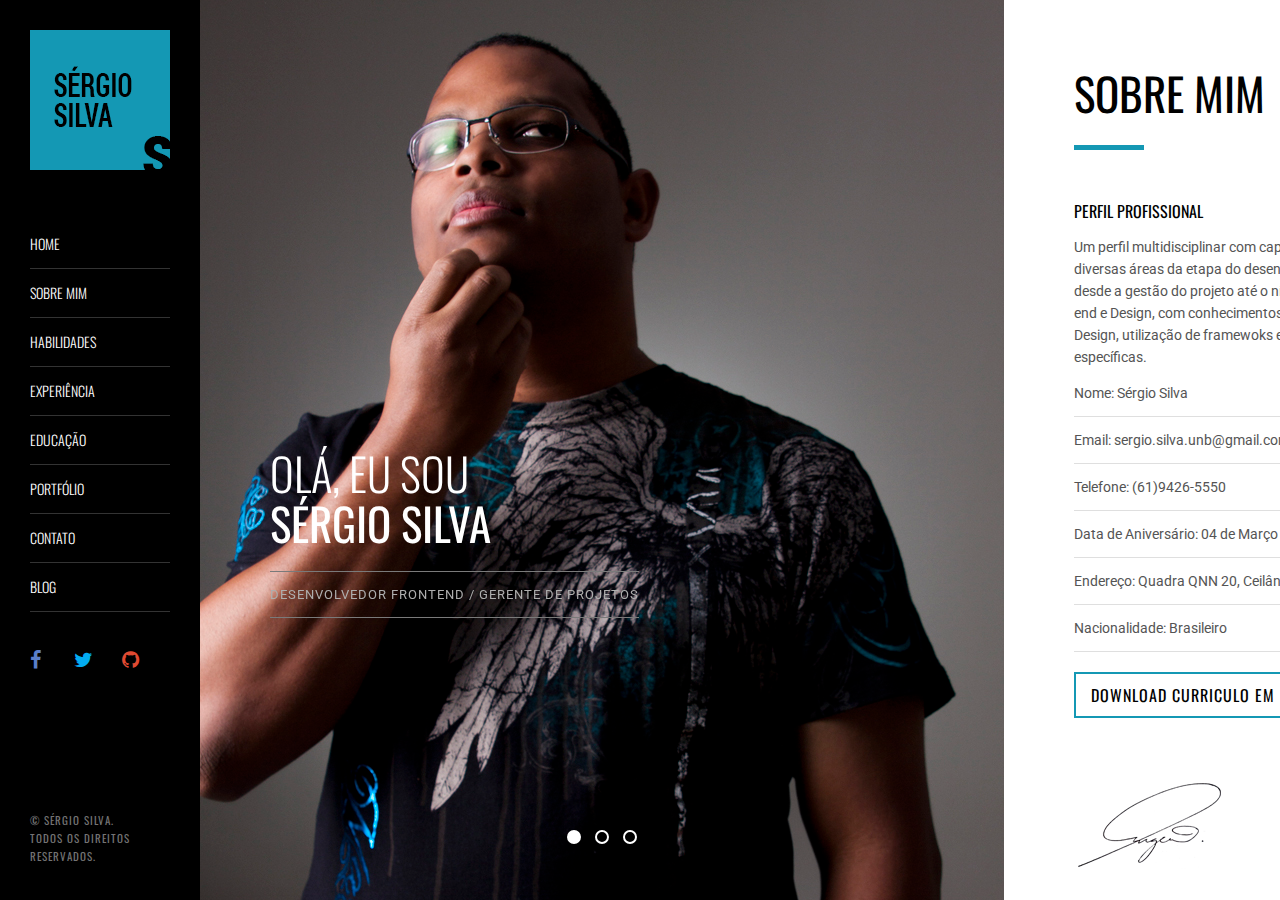
==== commit fb3f5d5c: "ajustando final do portfolio" ====
--- a/index.html
+++ b/index.html
@@ -5,7 +5,7 @@
     <meta http-equiv="X-UA-Compatible" content="IE=edge,chrome=1" />
     <meta name="viewport" content="width=device-width,initial-scale=1.0,maximum-scale=1" />
     <META NAME="ROBOTS" CONTENT="INDEX, FOLLOW">
-    <title>Sérgio Silva - FrontEnd/Design/IT</title>
+    <title></title>
     <link rel="shortcut icon" href="favicon.ico">
 
     <!-- Google Font-->
@@ -41,9 +41,9 @@
     <!-- Mobile Navigation-->
     <a href="#menu1" class="menu-link"></a>
     <!-- Left Navigation-->
-    <nav id="menu1" role="navigation"> <a href="#chapterintroduction"><span id="link_introduction" class="active">Home</span></a> <a href="#chapterabout"><span id="link_about">Sobre Mim</span></a> <a href="#chapterskills"><span id="link_skills">Habilidades</span></a> <a href="#chapterexperience"><span id="link_experience">Experiência</span></a> <a href="#chaptereducation"><span id="link_education">Educação</span></a> <a href="#chapterportfolio"><span id="link_portfolio">Portfólio</span></a><a href="#chaptercontact"><span id="link_contact">Contato</span></a><a href="blog.html"><span id="link_blog">Blog</span></a></nav>
-    <div class="social"> <a href="https://www.facebook.com/sergio.bezerradasilva" target="_blank" class="facebook"><i class="fa fa-facebook"></i></a> <a href="https://twitter.com/mrbreakbeat" target="_blank" class="twitter"><i class="fa fa-twitter"></i></a> <a href="https://google.com/+SérgioBezerradaSilva" target="_blank" class="google-plus"><i class="fa fa-google-plus"></i></a> </div>
-    <div class="copyright"> © Sérgio Silva.<br>
+    <nav id="menu1" role="navigation"> <a href="#chapterintroduction"><span id="link_introduction" class="active">Home</span></a> <a href="#chapterabout"><span id="link_about">Sobre Mim</span></a> <a href="#chapterskills"><span id="link_skills">Habilidades</span></a> <a href="#chapterexperience"><span id="link_experience">Experiência</span></a> <a href="#chaptereducation"><span id="link_education">Educação</span></a> <a href="#chapterportfolio"><span id="link_portfolio">Portfólio</span></a><a href="#chaptercontact"><span id="link_contact">Contato</span></a><a href="#"><span id="link_blog">Blog</span></a></nav>
+    <div class="social"> <a href="https://www.facebook.com/sergio.bezerradasilva" target="_blank" class="facebook"><i class="fa fa-facebook"></i></a> <a href="https://twitter.com/mrbreakbeat" target="_blank" class="twitter"><i class="fa fa-twitter"></i></a> <a href="https://github.com/mrbreakbeat" target="_blank" class="google-plus"><i class="fa fa-github"></i></a> </div>
+    <div class="copyright"> &copy; Sérgio Silva.<br>
       Todos os Direitos Reservados. </div>
   </aside>
   <!-- Go to top link for mobile device -->
@@ -486,12 +486,12 @@
       <article class="content introduction-end" id="chapterthankyou">
         <div class="inner">
           <div class="introduction-end-con margin-top50">
-            <h3><strong>Andrew Smith</strong></h3>
+            <h3><strong>Sérgio Silva</strong></h3>
             <div id="rotate" class="rotate">
-              <div><span>awesome.</span></div>
-              <div><span>invincible.</span></div>
-              <div><span>unbeatable.</span></div>
-              <div><span>indestructible.</span></div>
+              <div><span>frontend.</span></div>
+              <div><span>designer.</span></div>
+              <div><span>user experience.</span></div>
+              <div><span>web developer.</span></div>
             </div>
           </div>
         </div>
--- a/css/style.css
+++ b/css/style.css
@@ -919,7 +919,7 @@
    #Last Screen
    ========================================================================== */
 .introduction-end {
-    background: url(http://placehold.it/1608x1080/000)no-repeat right top;
+    background: url("../images/sergiosilva004.jpg")no-repeat right top;
     -webkit-background-size: cover;
     -moz-background-size: cover;
     -o-background-size: cover;
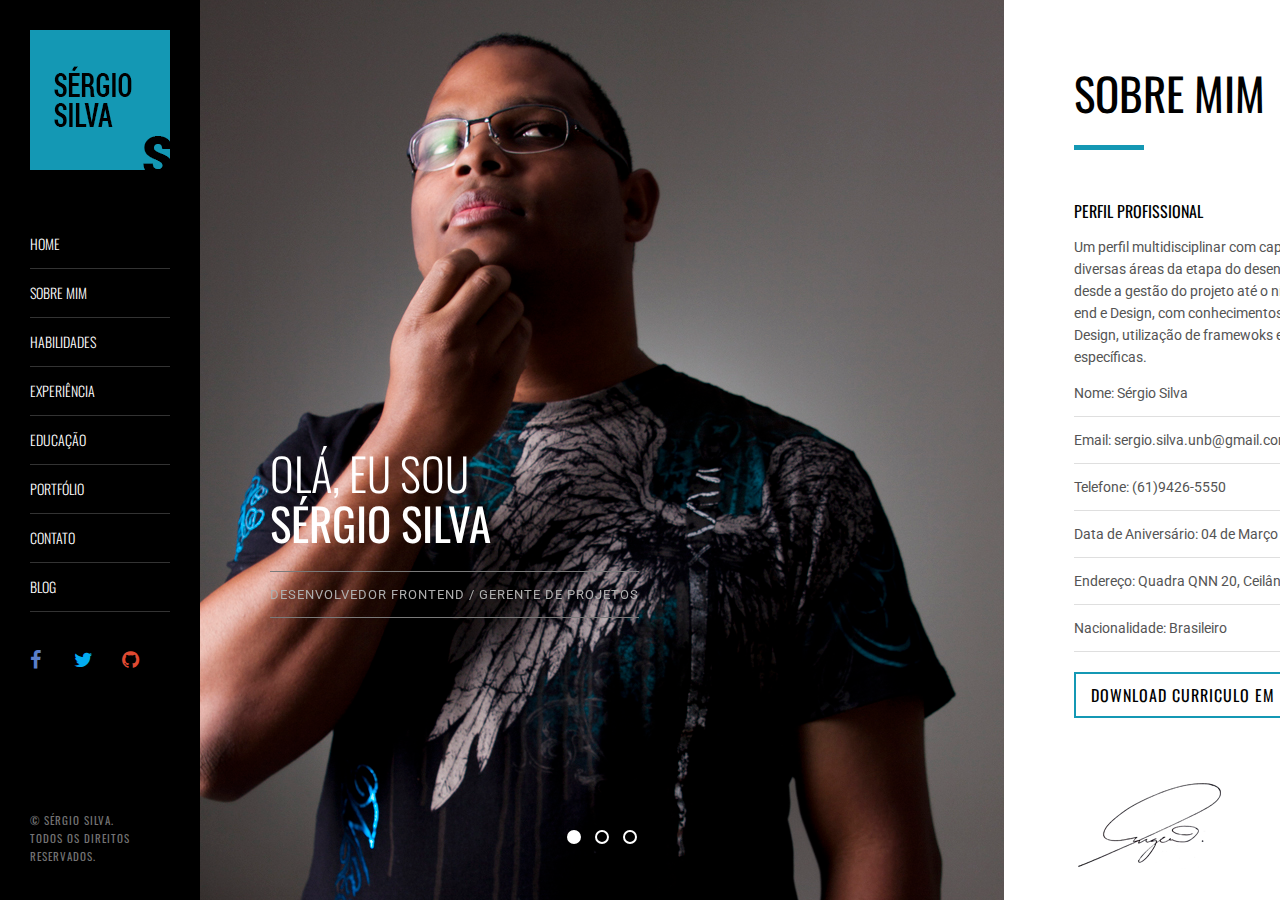
==== commit 5794fc4b: "Corrigindo links de portfolio da AMBr" ====
--- a/index.html
+++ b/index.html
@@ -81,7 +81,7 @@
               <li>Endereço: Quadra QNN 20, Ceilândia, DF</li>
               <li>Nacionalidade: Brasileiro</li>
             </ul>
-            <a href="http://bit.ly/1JiUtI1" class="button" target="_blank">Download curriculo em PDF</a> <img src="images/assign.png" class="signature" alt="" /> </div>
+            <a href="http://bit.ly/1JiUtI1" class="button" target="_blank">Download curriculo em PDF</a> <span>(PDF, 312Kb aprox.)</span><img src="images/assign.png" class="signature" alt="" /> </div>
         </div>
       </article>
 
@@ -389,9 +389,9 @@
                             <div class="item"><img src="images/facebook-ambr_no_rumo_certo-2013.jpg" alt="Facebook Fan Page AMBr No Rumo Certo"/></div>
                             <div class="item"><img src="images/ambr_no_rumo_certo-2014-mockup_impresso-002.jpg" alt="Splashscreen" /></div>
                             <div class="item"><img src="images/ambr_no_rumo_certo-2014-mockup_impresso-003.jpg" alt="Website Comercial do App" /></div>
-                            <div class="item"><img src="ambr_no_rumo_certo-2014-html_facebook-004.jpg" alt="HTML para Facebook - Home" /></div>
-                            <div class="item"><img src="ambr_no_rumo_certo-2014-html_facebook-005.jpg" alt="HTML para Facebook - Quem Somos" /></div>
-                            <div class="item"><img src="ambr_no_rumo_certo-2014-html_facebook-006.jpg" alt="HTML para Facebook - Perfil dos Candidatos" /></div>
+                            <div class="item"><img src="images/ambr_no_rumo_certo-2014-html_facebook-004.jpg" alt="HTML para Facebook - Home" /></div>
+                            <div class="item"><img src="images/ambr_no_rumo_certo-2014-html_facebook-005.jpg" alt="HTML para Facebook - Quem Somos" /></div>
+                            <div class="item"><img src="images/ambr_no_rumo_certo-2014-html_facebook-006.jpg" alt="HTML para Facebook - Perfil dos Candidatos" /></div>
                           </div>
                         </figure>
                       </li>
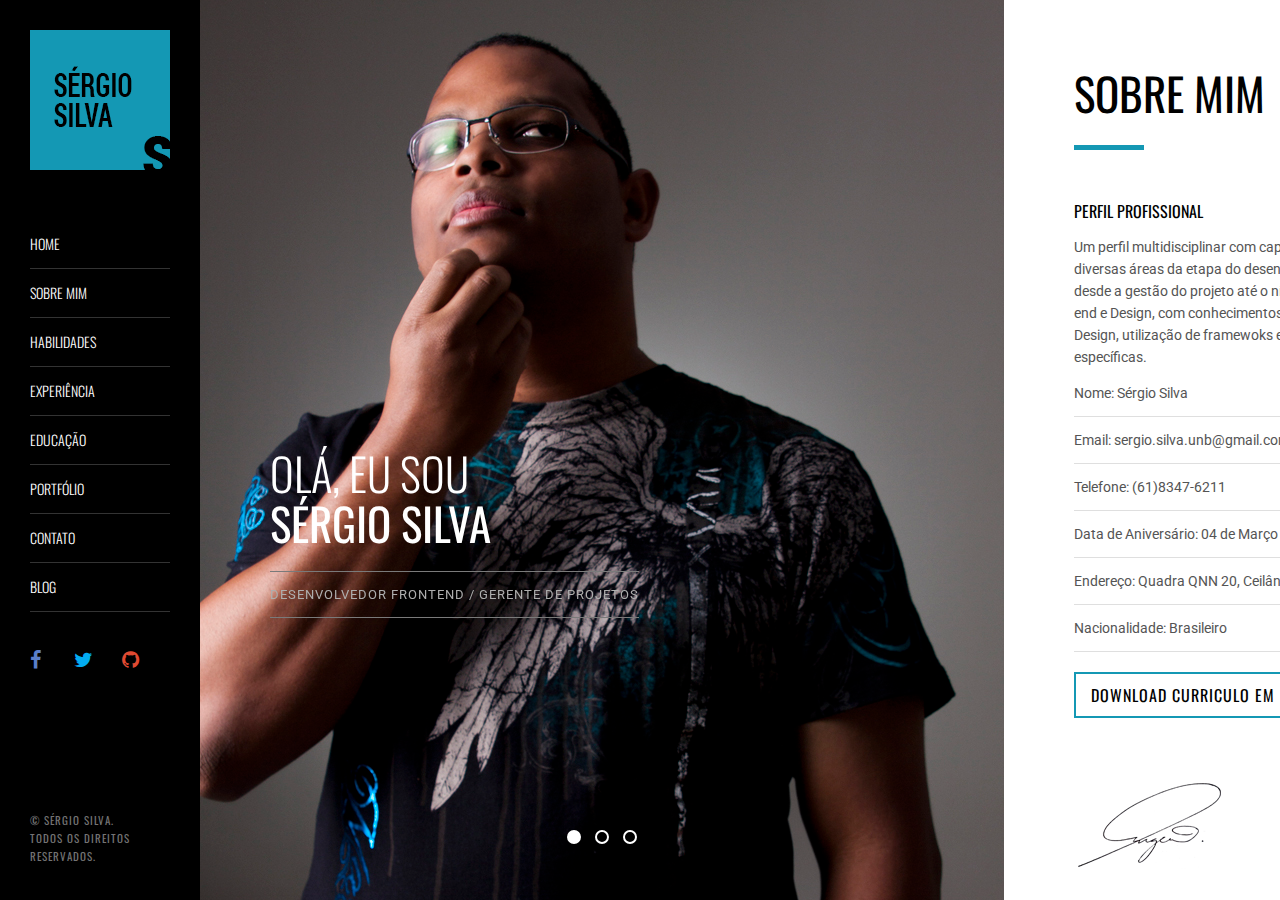
==== commit 9ceb7d72: "Ajustando Telefone da Página" ====
--- a/index.html
+++ b/index.html
@@ -76,7 +76,7 @@
             <ul>
               <li>Nome: Sérgio Silva</li>
               <li>Email: <a href="mailto:sergio.silva.unb@gmail.com">sergio.silva.unb@gmail.com</a></li>
-              <li>Telefone: (61)9426-5550</li>
+              <li>Telefone: (61)8347-6211</li>
               <li>Data de Aniversário: 04 de Março de 1985</li>
               <li>Endereço: Quadra QNN 20, Ceilândia, DF</li>
               <li>Nacionalidade: Brasileiro</li>
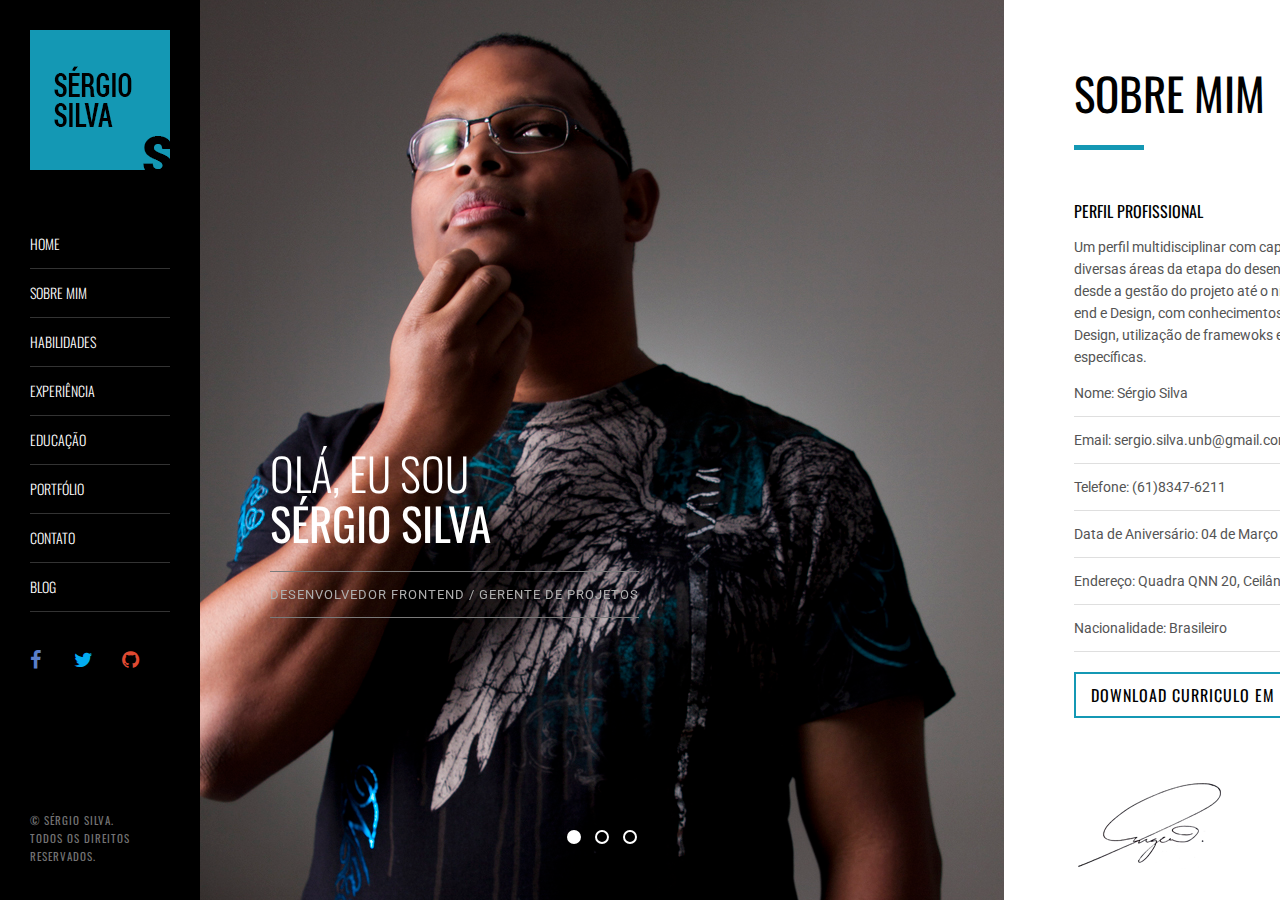
==== commit 275b0796: "Adicionando o título" ====
--- a/index.html
+++ b/index.html
@@ -5,7 +5,7 @@
     <meta http-equiv="X-UA-Compatible" content="IE=edge,chrome=1" />
     <meta name="viewport" content="width=device-width,initial-scale=1.0,maximum-scale=1" />
     <META NAME="ROBOTS" CONTENT="INDEX, FOLLOW">
-    <title></title>
+    <title>Sérgio Silva | Portfólio</title>
     <link rel="shortcut icon" href="favicon.ico">
 
     <!-- Google Font-->
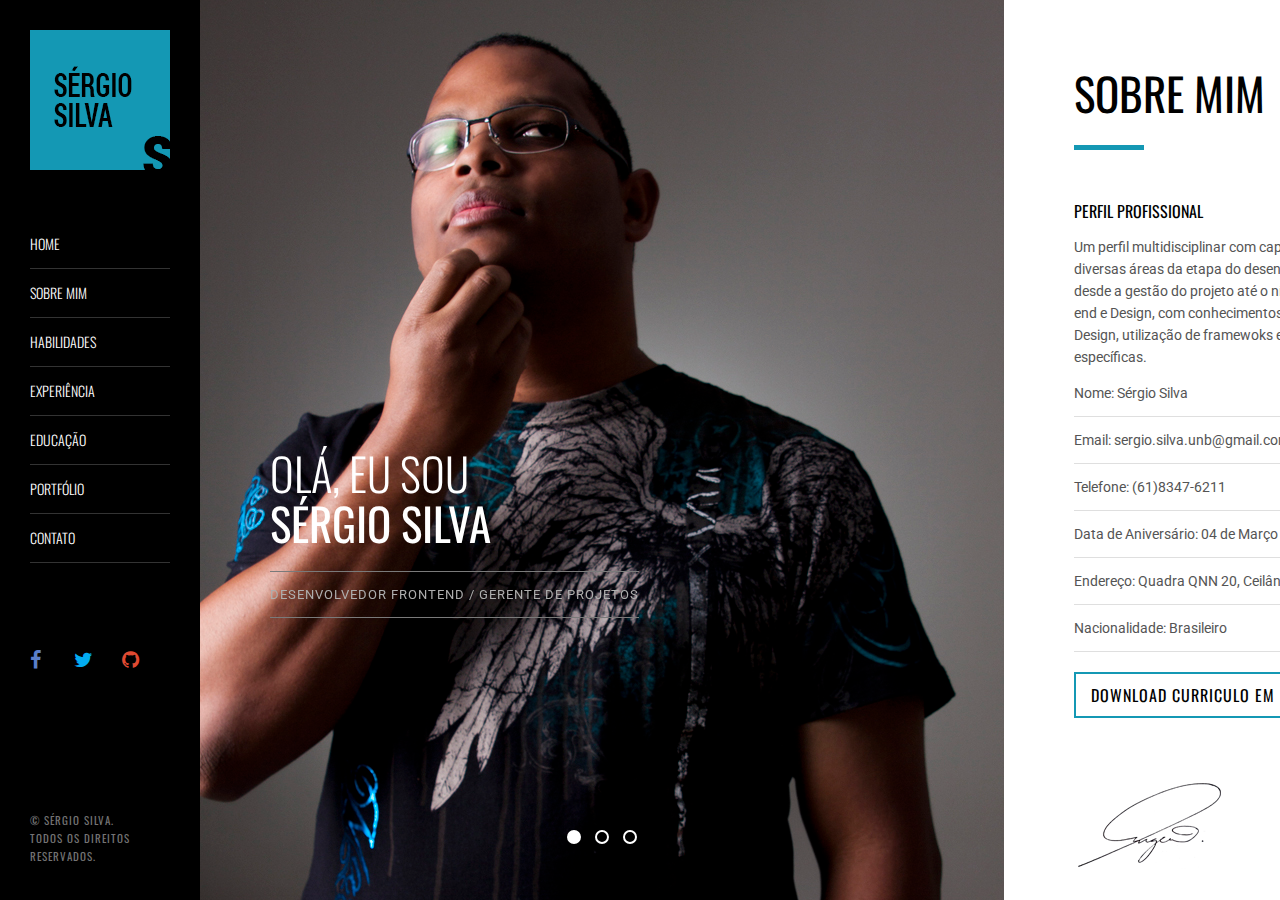
==== commit 15706aff: "Download pdf local" ====
--- a/index.html
+++ b/index.html
@@ -41,7 +41,7 @@
     <!-- Mobile Navigation-->
     <a href="#menu1" class="menu-link"></a>
     <!-- Left Navigation-->
-    <nav id="menu1" role="navigation"> <a href="#chapterintroduction"><span id="link_introduction" class="active">Home</span></a> <a href="#chapterabout"><span id="link_about">Sobre Mim</span></a> <a href="#chapterskills"><span id="link_skills">Habilidades</span></a> <a href="#chapterexperience"><span id="link_experience">Experiência</span></a> <a href="#chaptereducation"><span id="link_education">Educação</span></a> <a href="#chapterportfolio"><span id="link_portfolio">Portfólio</span></a><a href="#chaptercontact"><span id="link_contact">Contato</span></a><a href="#"><span id="link_blog">Blog</span></a></nav>
+    <nav id="menu1" role="navigation"> <a href="#chapterintroduction"><span id="link_introduction" class="active">Home</span></a> <a href="#chapterabout"><span id="link_about">Sobre Mim</span></a> <a href="#chapterskills"><span id="link_skills">Habilidades</span></a> <a href="#chapterexperience"><span id="link_experience">Experiência</span></a> <a href="#chaptereducation"><span id="link_education">Educação</span></a> <a href="#chapterportfolio"><span id="link_portfolio">Portfólio</span></a><a href="#chaptercontact"><span id="link_contact">Contato</span></a></nav>
     <div class="social"> <a href="https://www.facebook.com/sergio.bezerradasilva" target="_blank" class="facebook"><i class="fa fa-facebook"></i></a> <a href="https://twitter.com/mrbreakbeat" target="_blank" class="twitter"><i class="fa fa-twitter"></i></a> <a href="https://github.com/mrbreakbeat" target="_blank" class="google-plus"><i class="fa fa-github"></i></a> </div>
     <div class="copyright"> &copy; Sérgio Silva.<br>
       Todos os Direitos Reservados. </div>
@@ -81,7 +81,7 @@
               <li>Endereço: Quadra QNN 20, Ceilândia, DF</li>
               <li>Nacionalidade: Brasileiro</li>
             </ul>
-            <a href="http://bit.ly/1JiUtI1" class="button" target="_blank">Download curriculo em PDF</a> <span>(PDF, 312Kb aprox.)</span><img src="images/assign.png" class="signature" alt="" /> </div>
+            <a href="./curriculo_sergio_silva-2015.pdf" class="button" target="_blank">Download curriculo em PDF</a> <span>(PDF, 312Kb aprox.)</span><img src="images/assign.png" class="signature" alt="" /> </div>
         </div>
       </article>
 
